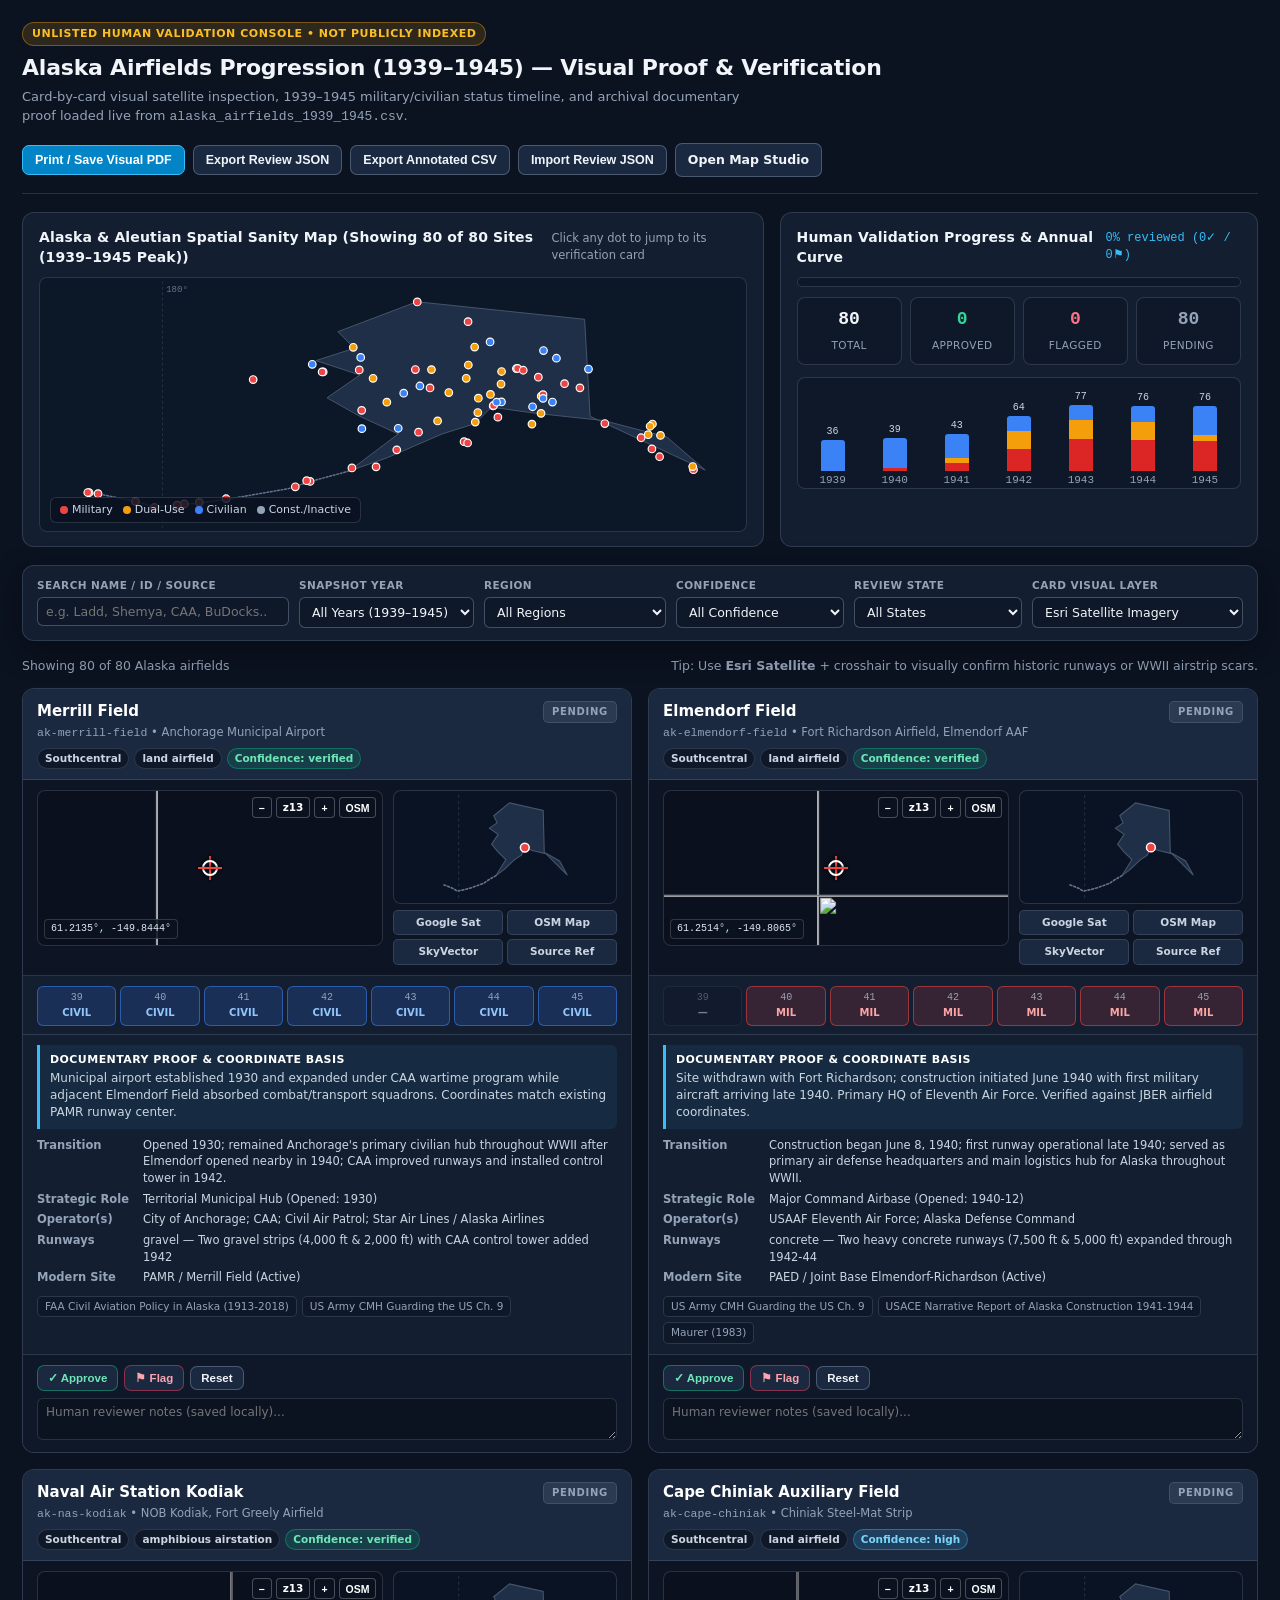
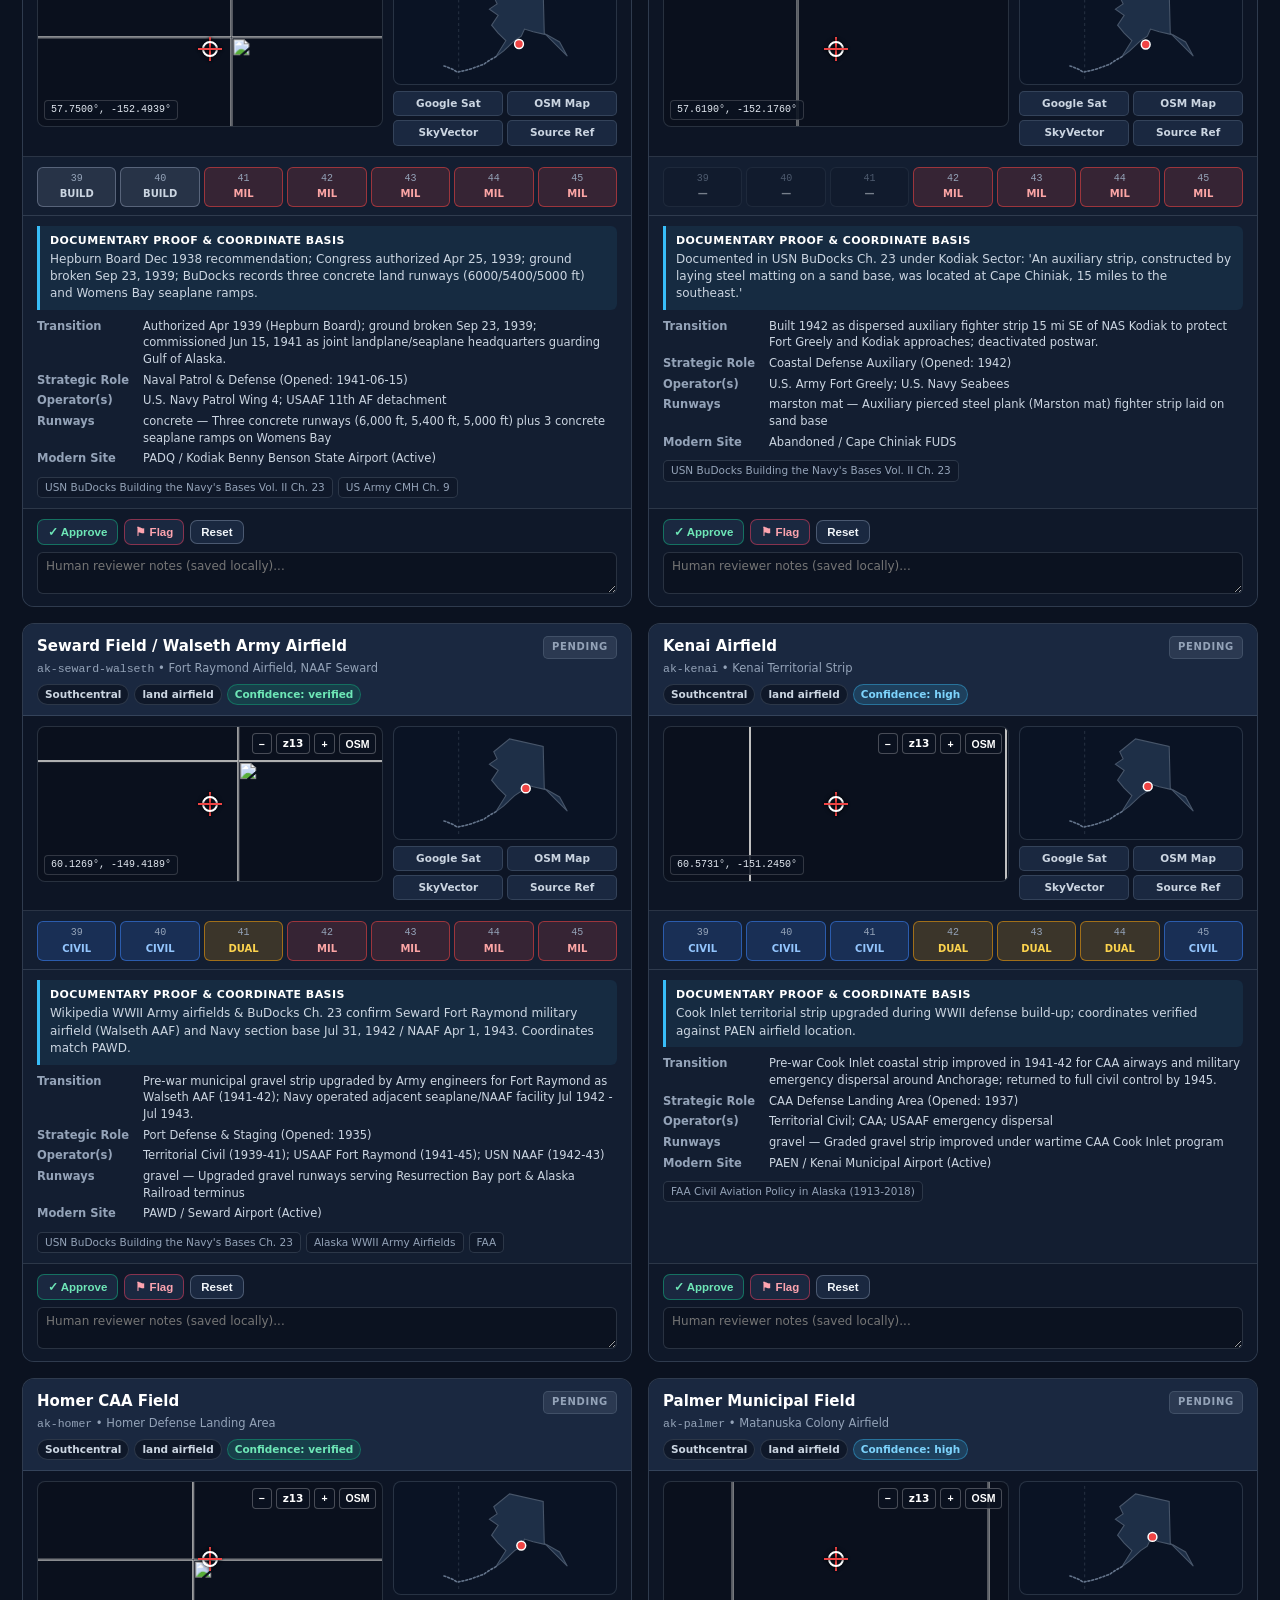
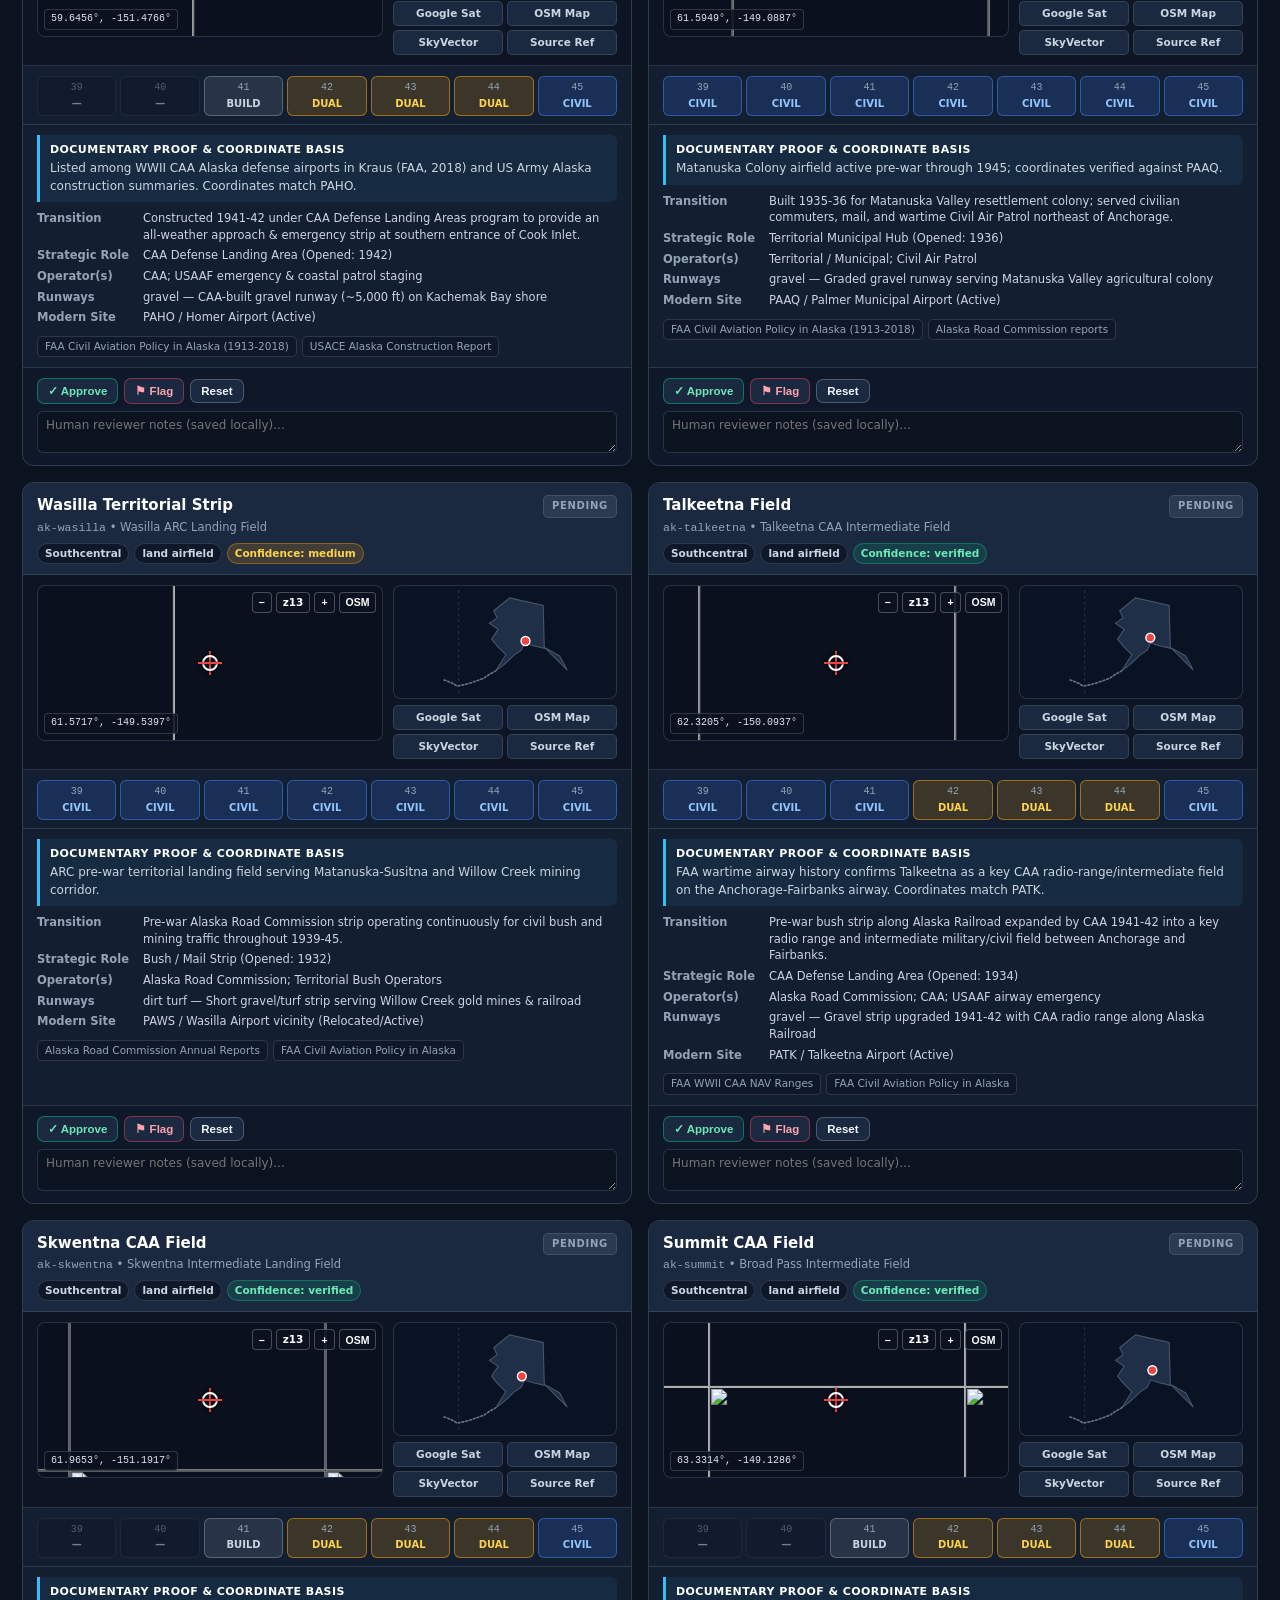
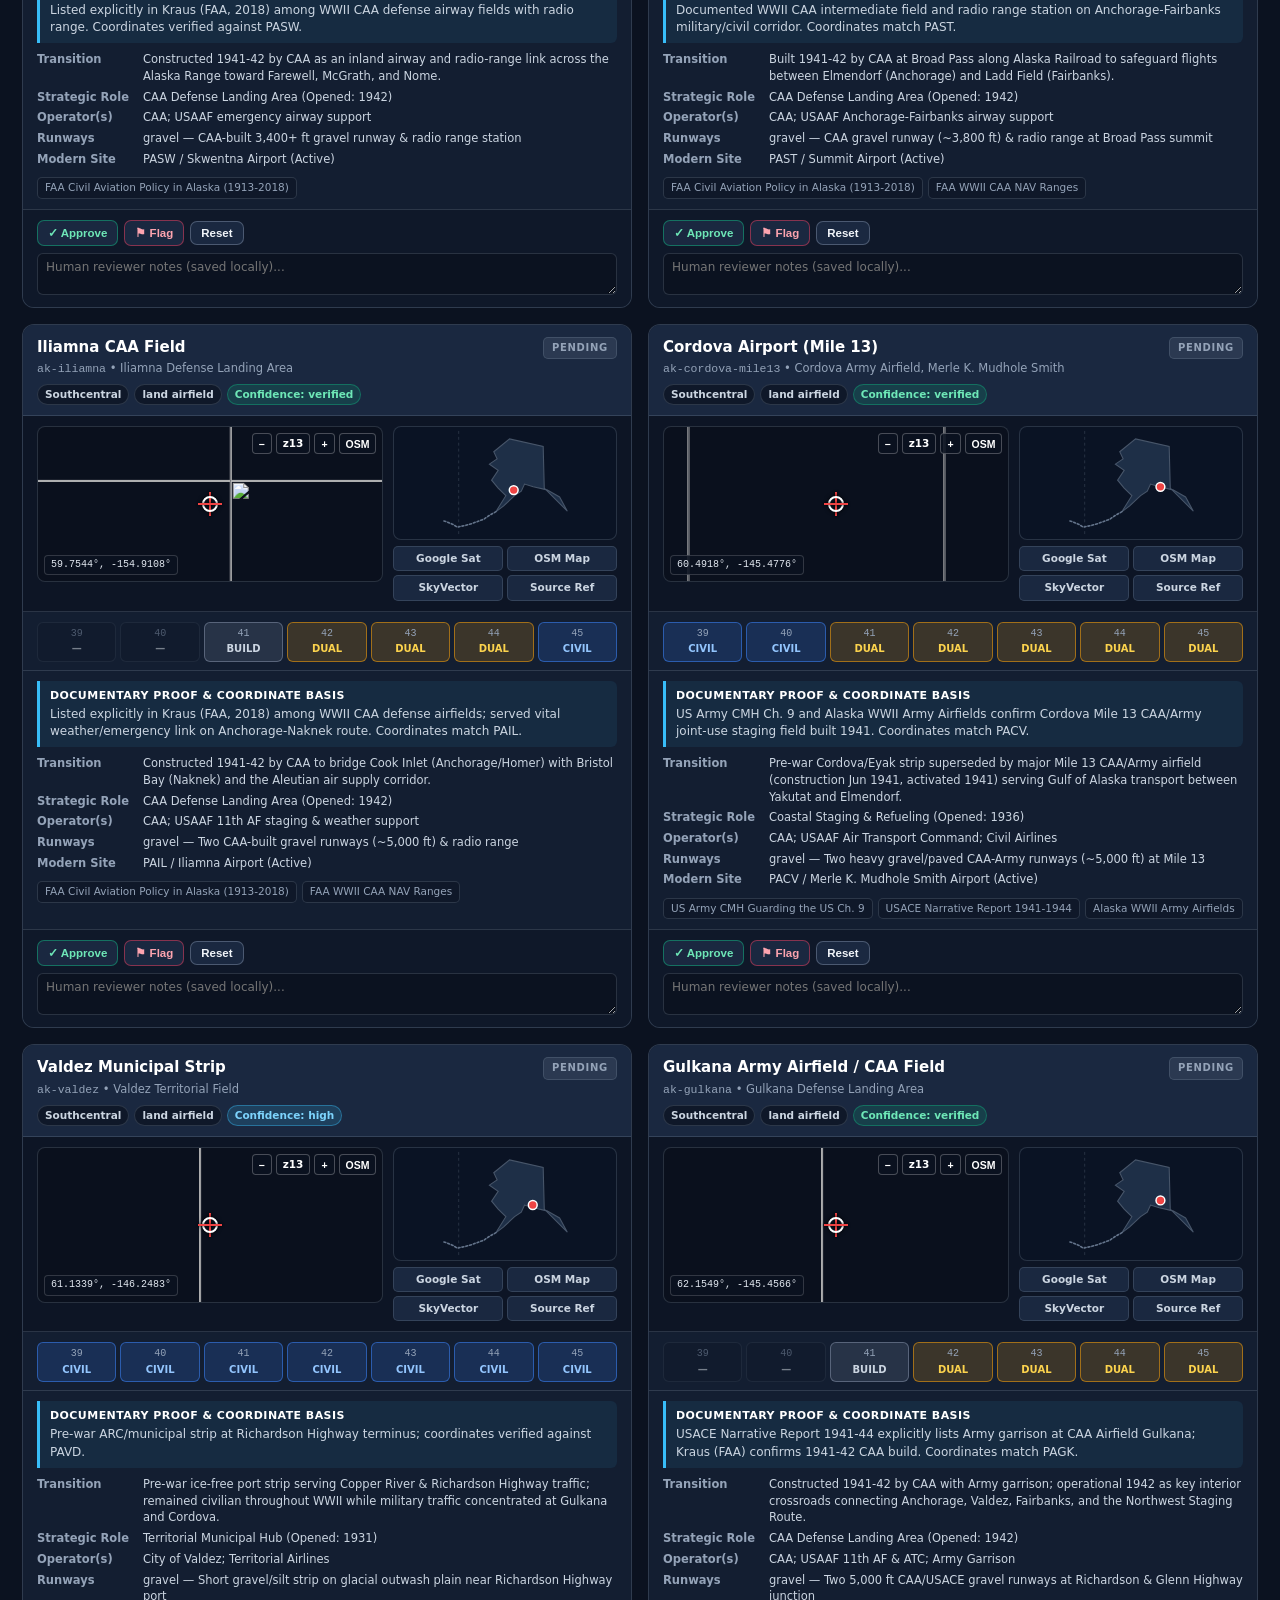
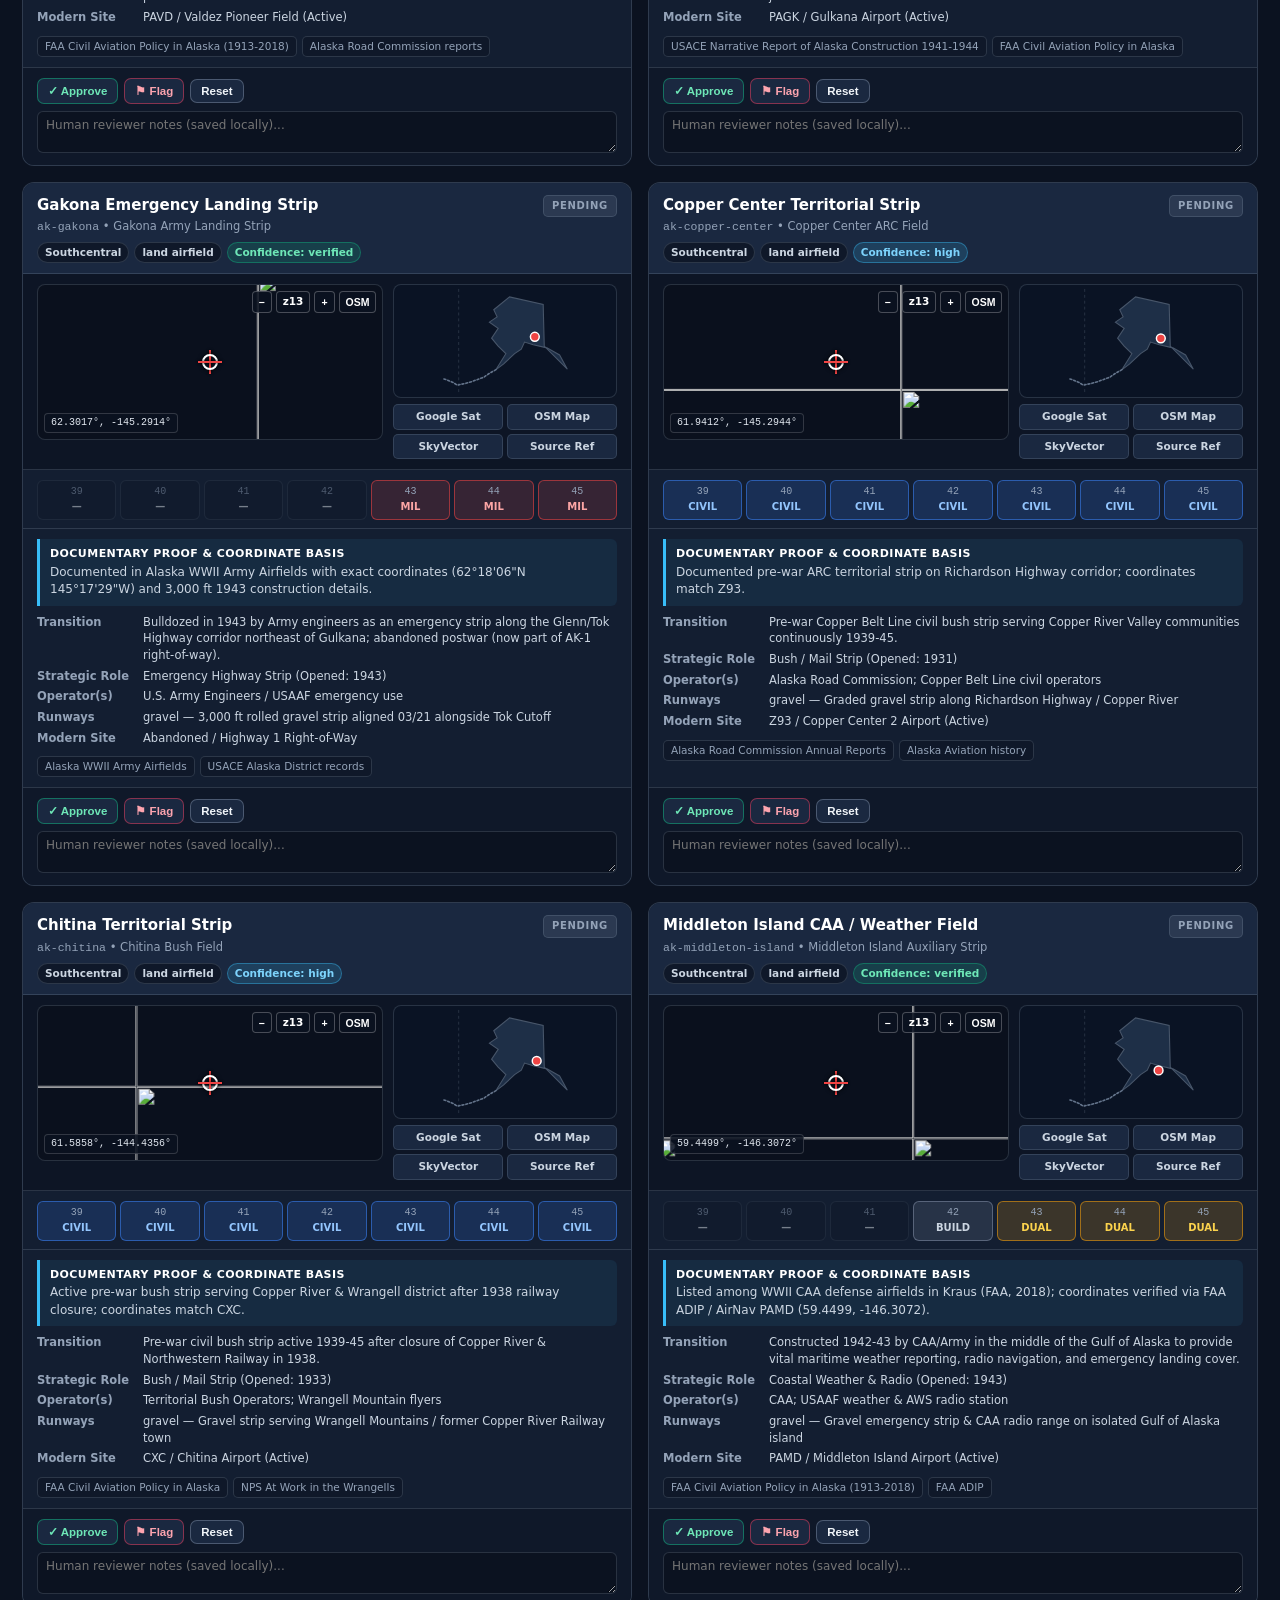
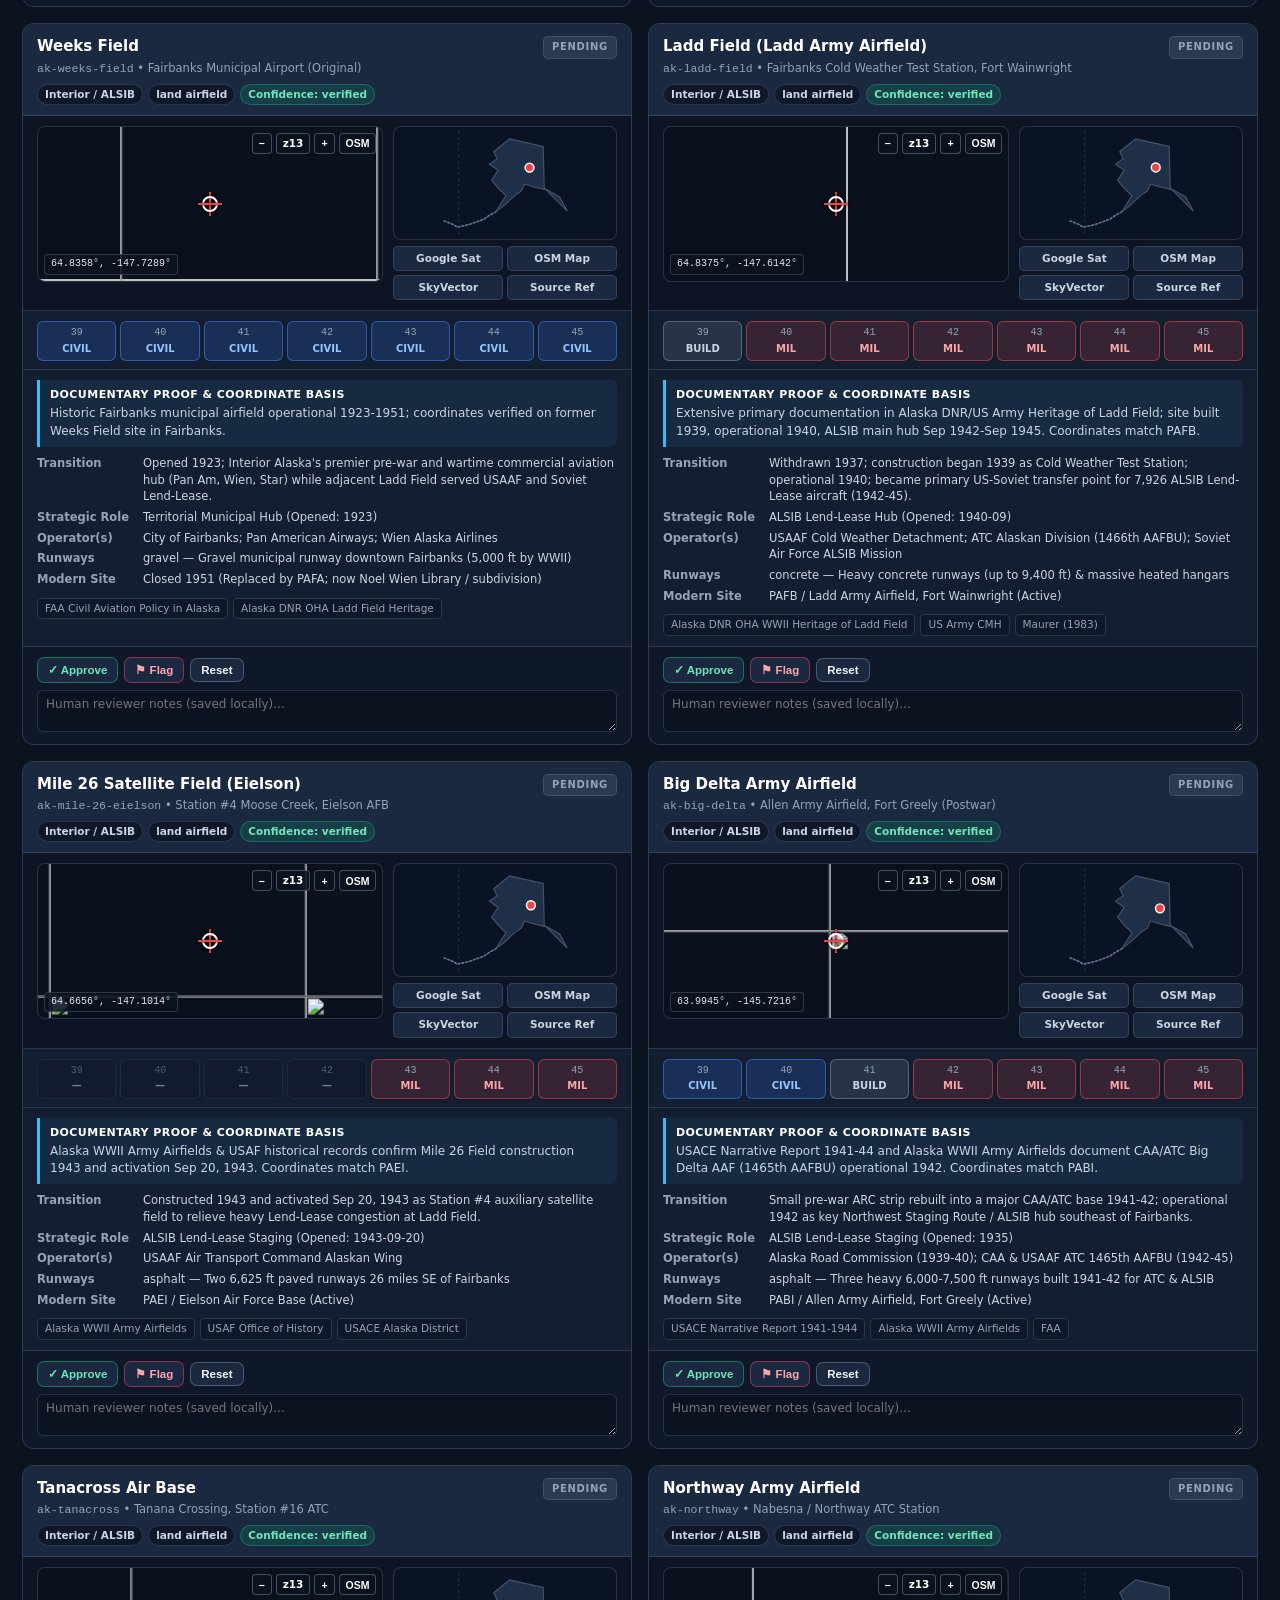
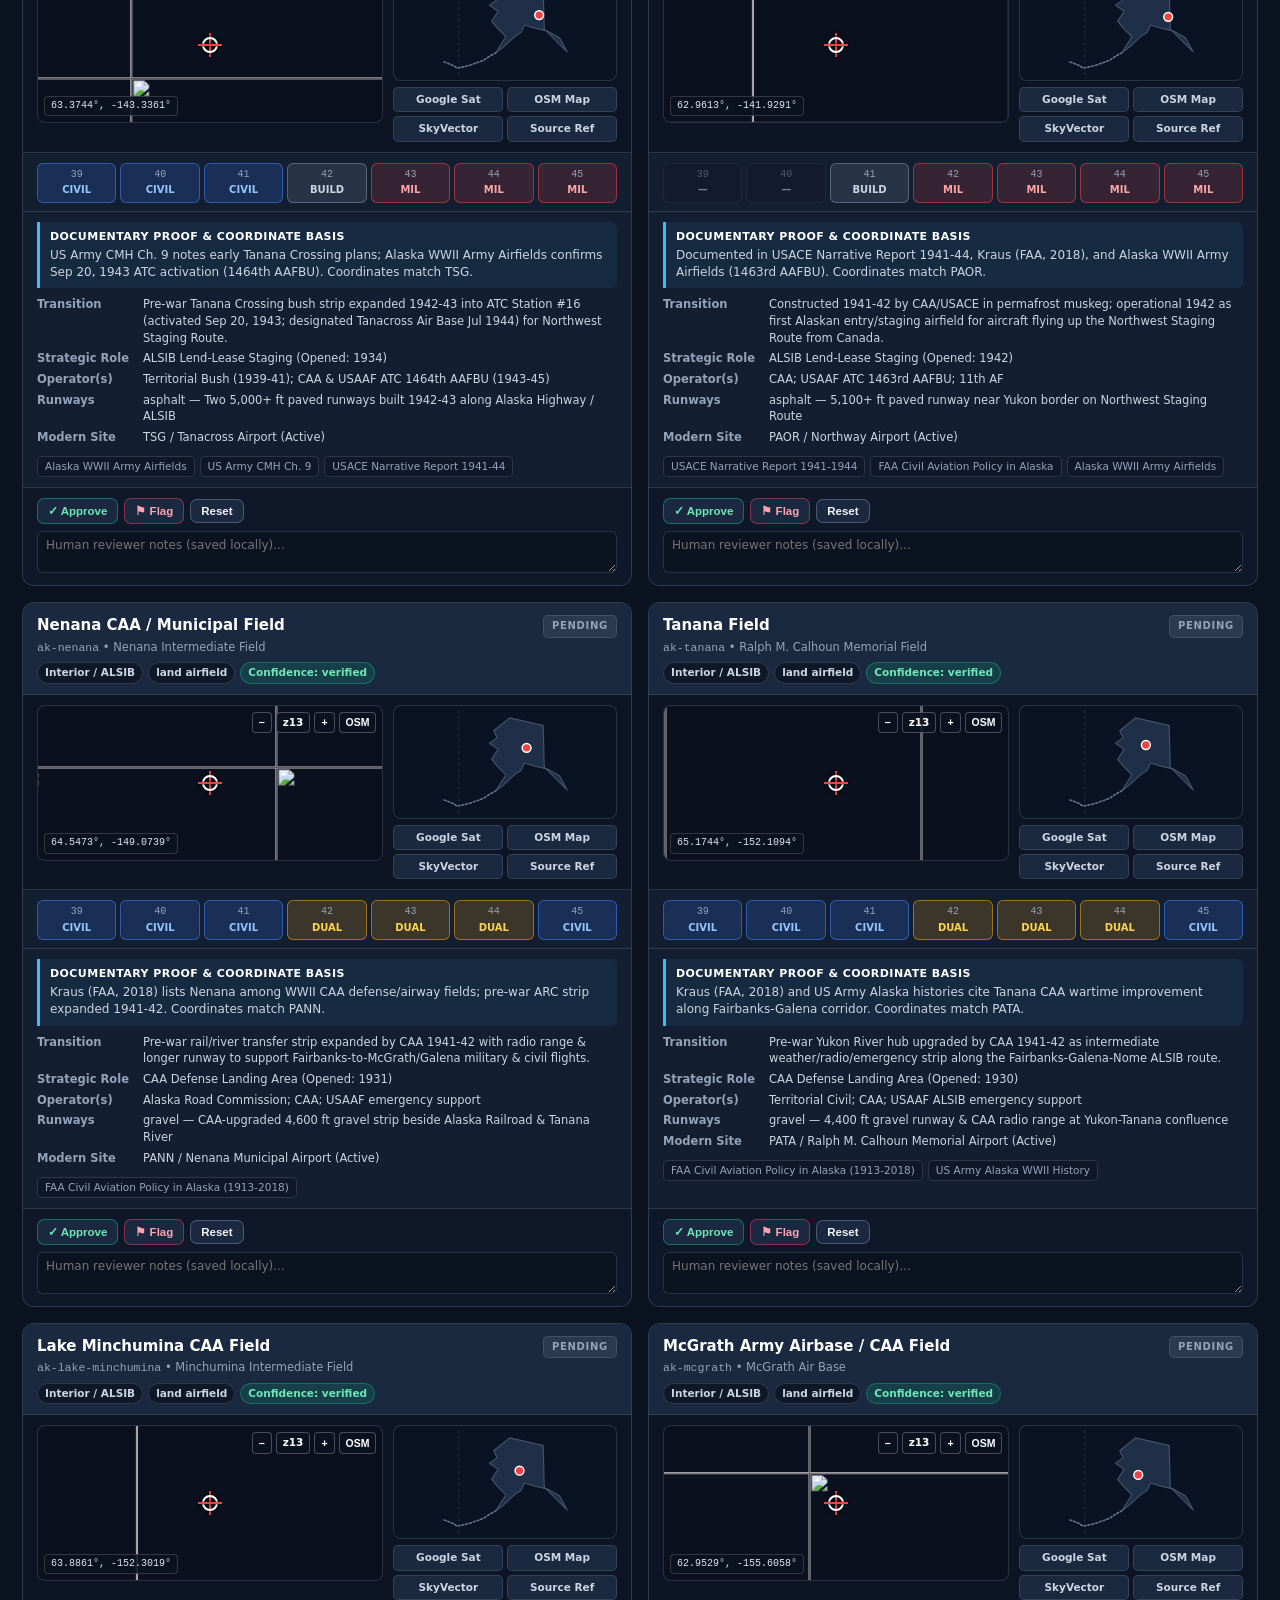
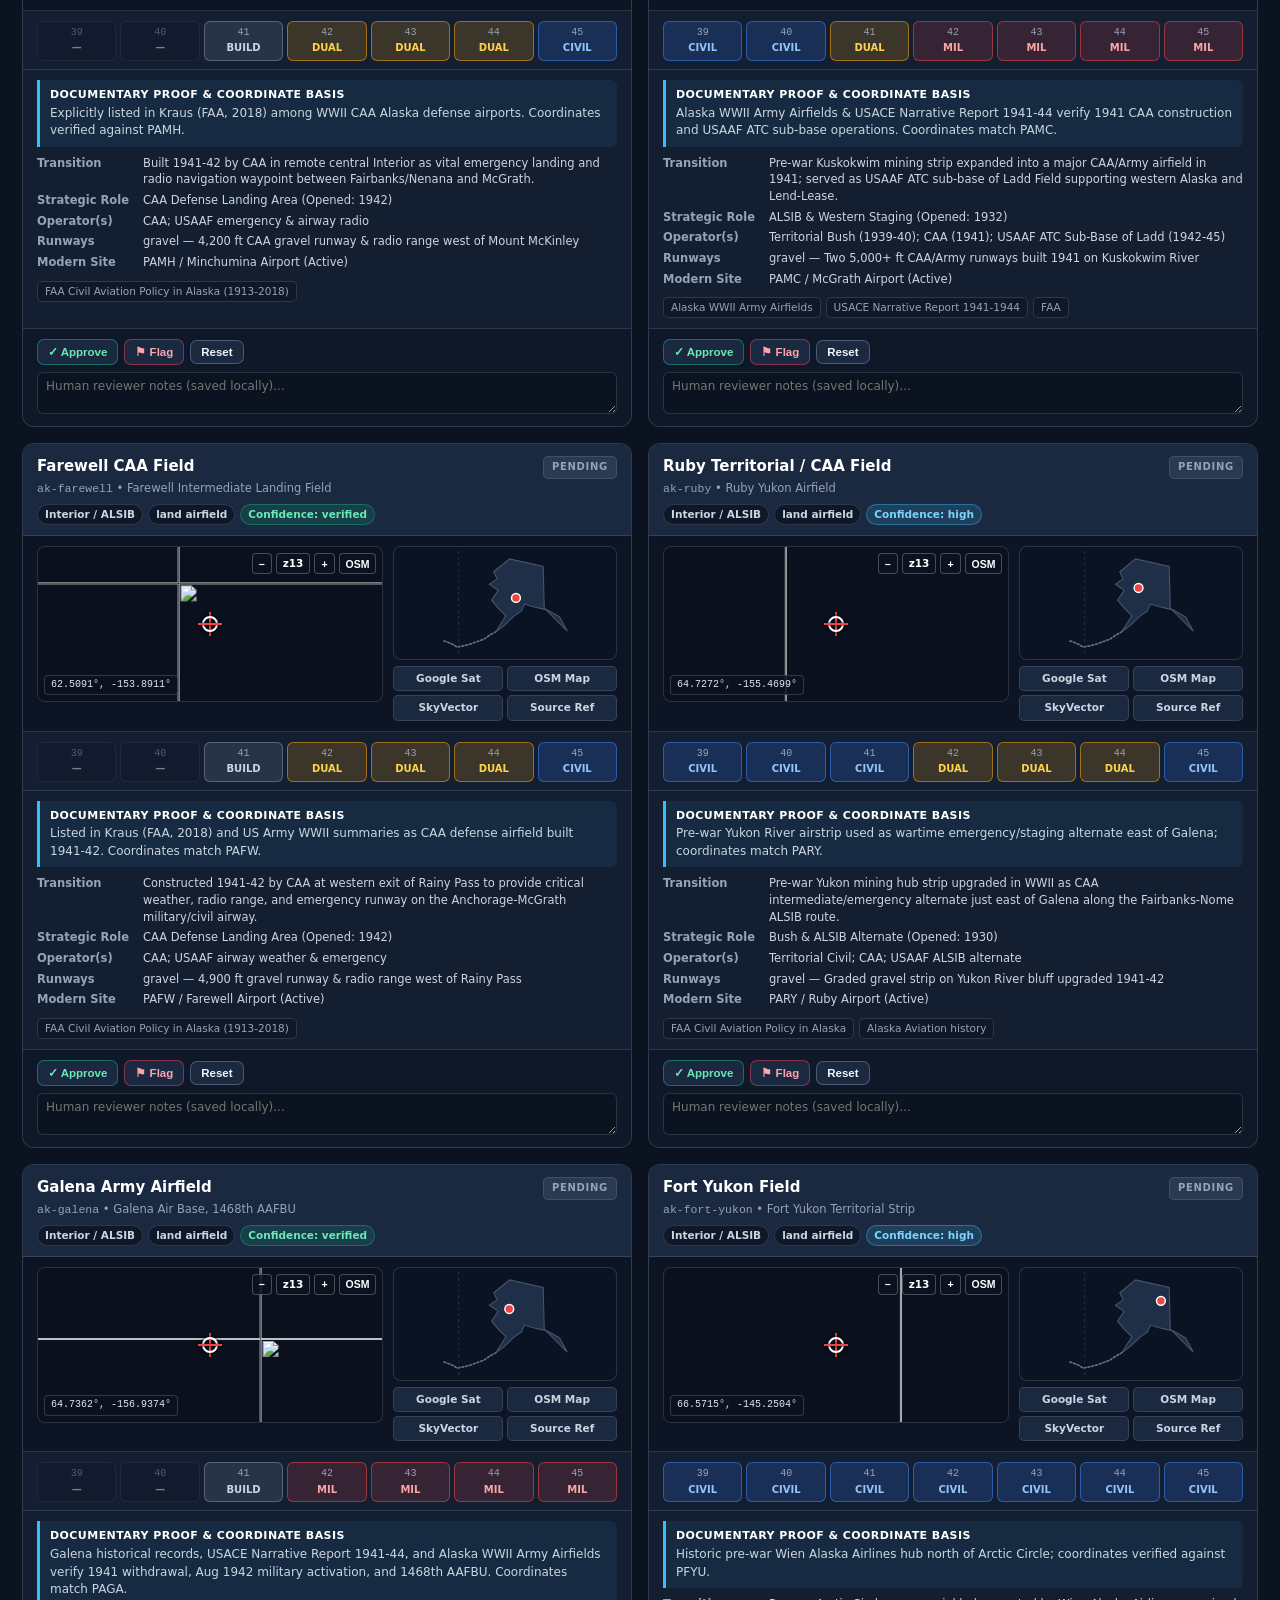
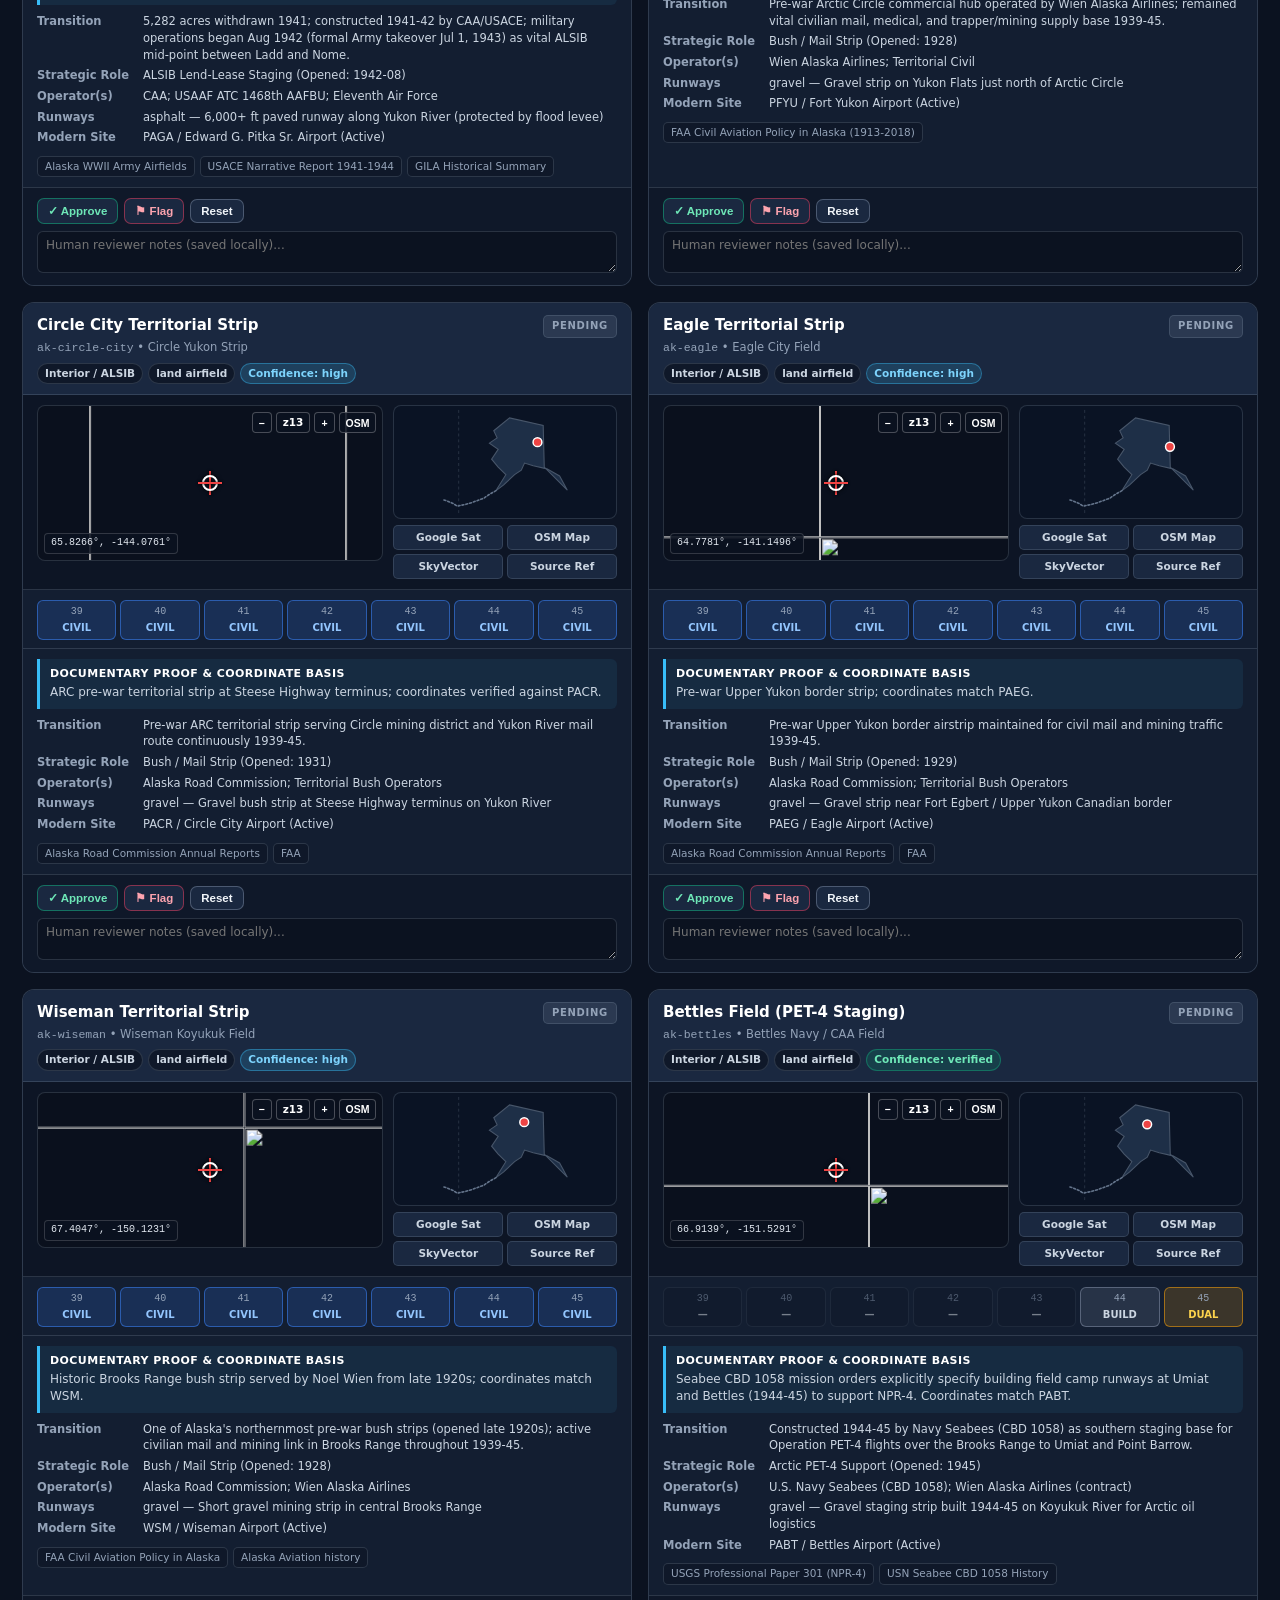
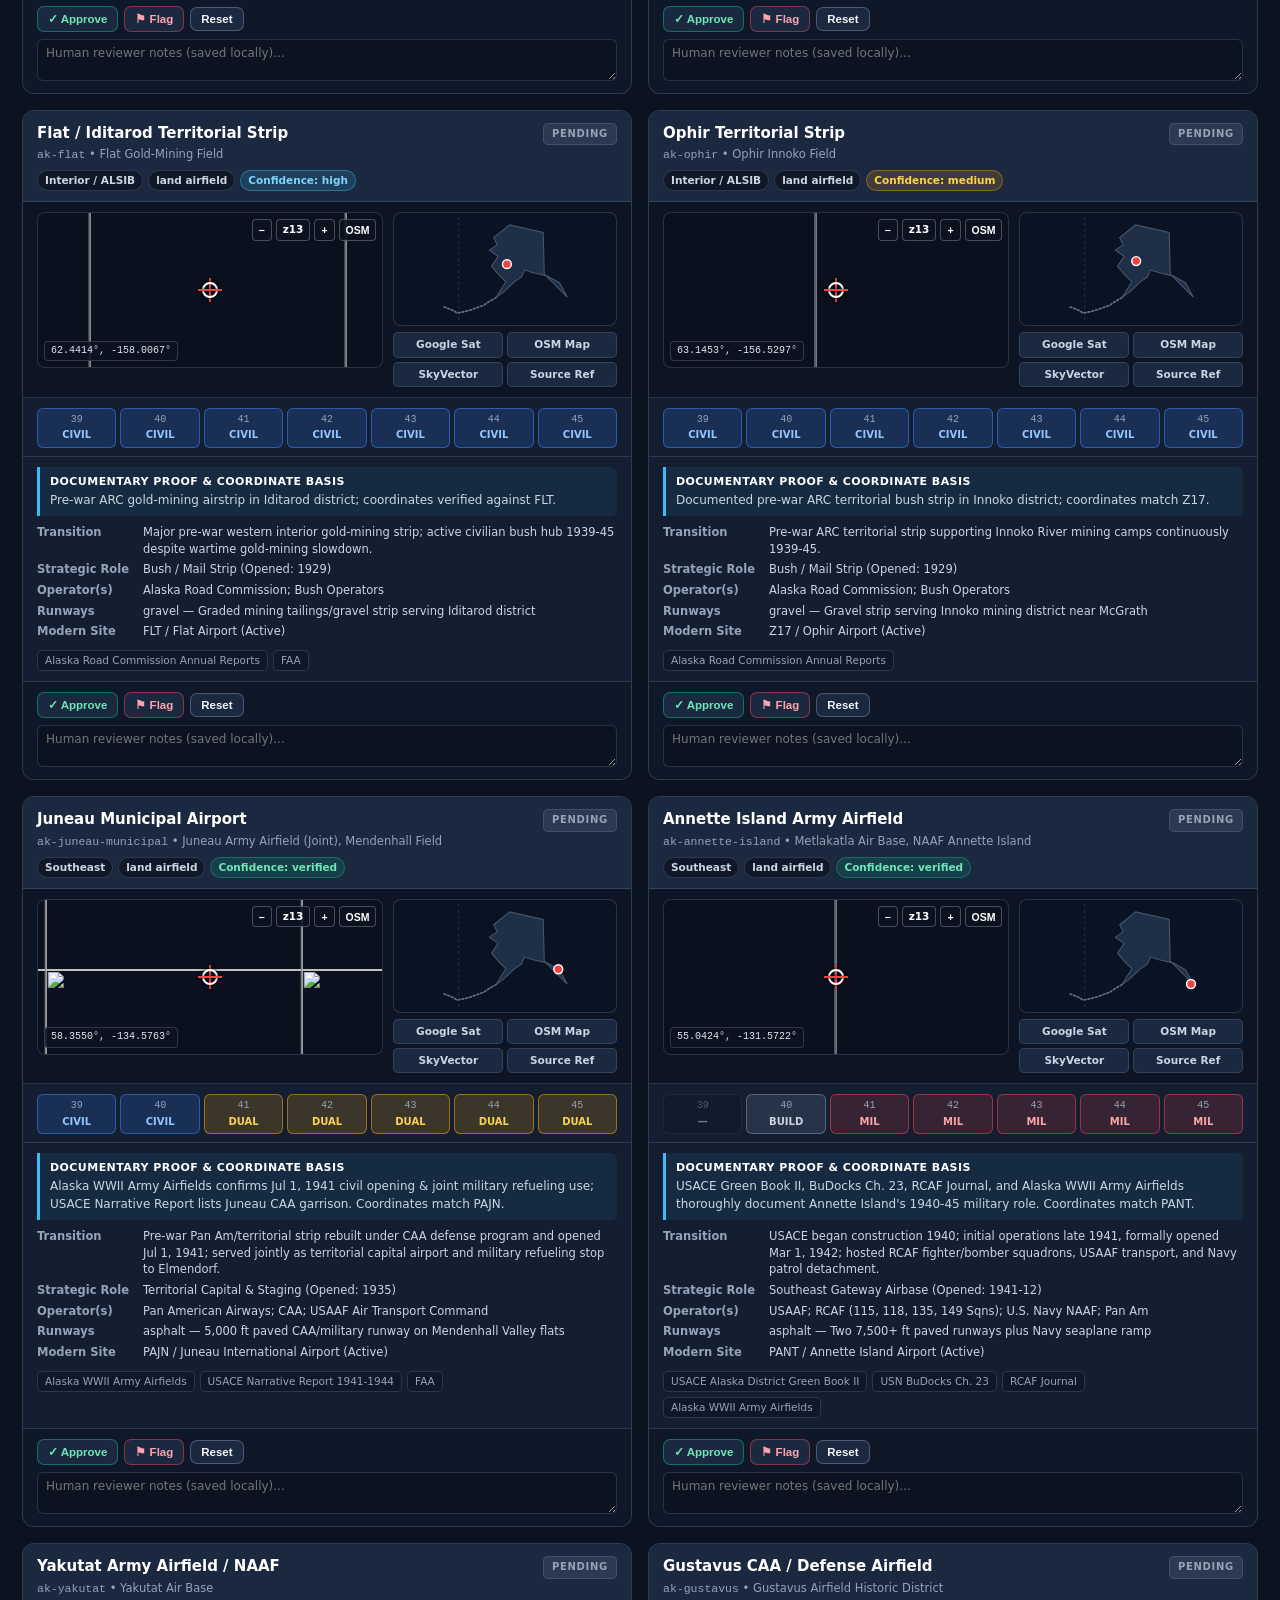
==== site/review/alaska-airfields.html @ 61006338 "Add Alaska 1939-1945 airfields CSV, year-by-year layers, Timeline tab, and unlisted visual review wo" ====
<!DOCTYPE html>
<html lang="en">
<head>
  <meta charset="UTF-8" />
  <meta name="viewport" content="width=device-width, initial-scale=1.0" />
  <meta name="robots" content="noindex, nofollow" />
  <title>Alaska Airfields (1939–1945) — Visual Proof &amp; Human Validation Workbench</title>
  <style>
    :root {
      --bg: #0b1220;
      --surface: #131e31;
      --surface-alt: #1a2840;
      --surface-soft: #0f1829;
      --border: rgba(148, 163, 184, 0.22);
      --border-strong: rgba(148, 163, 184, 0.4);
      --text: #f1f5f9;
      --text-sec: #cbd5e1;
      --text-muted: #94a3b8;
      --accent: #38bdf8;
      --mil: #ef4444;
      --mil-bg: rgba(239, 68, 68, 0.16);
      --dual: #f59e0b;
      --dual-bg: rgba(245, 158, 11, 0.18);
      --civ: #3b82f6;
      --civ-bg: rgba(59, 130, 246, 0.18);
      --const: #94a3b8;
      --const-bg: rgba(148, 163, 184, 0.16);
      --ok: #10b981;
      --ok-bg: rgba(16, 185, 129, 0.16);
      --flag: #f43f5e;
      --flag-bg: rgba(244, 63, 94, 0.18);
      --mono: ui-monospace, 'Cascadia Mono', 'SFMono-Regular', Consolas, monospace;
      --sans: system-ui, -apple-system, 'Segoe UI', Roboto, 'Helvetica Neue', Arial, sans-serif;
    }

    * { box-sizing: border-box; }
    body {
      margin: 0;
      font-family: var(--sans);
      background: var(--bg);
      color: var(--text);
      line-height: 1.45;
    }

    a { color: var(--accent); text-decoration: none; }
    a:hover { text-decoration: underline; }

    .page-wrap {
      max-width: 1460px;
      margin: 0 auto;
      padding: 20px 22px 60px;
    }

    /* Header */
    .workbench-header {
      display: flex;
      flex-wrap: wrap;
      align-items: flex-start;
      justify-content: space-between;
      gap: 16px;
      padding-bottom: 16px;
      border-bottom: 1px solid var(--border);
      margin-bottom: 18px;
    }

    .title-block h1 {
      margin: 0 0 4px;
      font-size: 22px;
      font-weight: 800;
      letter-spacing: -0.01em;
    }

    .title-block p {
      margin: 0;
      font-size: 13px;
      color: var(--text-muted);
      max-width: 720px;
    }

    .unlisted-badge {
      display: inline-flex;
      align-items: center;
      gap: 6px;
      font-size: 11px;
      font-weight: 700;
      text-transform: uppercase;
      letter-spacing: 0.05em;
      padding: 3px 9px;
      border-radius: 999px;
      background: rgba(245, 158, 11, 0.15);
      border: 1px solid rgba(245, 158, 11, 0.4);
      color: #fbbf24;
      margin-bottom: 6px;
    }

    .header-actions {
      display: flex;
      flex-wrap: wrap;
      gap: 8px;
      align-items: center;
    }

    .btn {
      appearance: none;
      border: 1px solid var(--border-strong);
      background: var(--surface-alt);
      color: var(--text);
      border-radius: 7px;
      padding: 7px 12px;
      font-size: 12.5px;
      font-weight: 600;
      cursor: pointer;
      display: inline-flex;
      align-items: center;
      gap: 6px;
      transition: all 0.14s ease;
    }

    .btn:hover {
      border-color: var(--accent);
      background: #223452;
    }

    .btn-primary {
      background: #0284c7;
      border-color: #38bdf8;
      color: #ffffff;
    }

    .btn-primary:hover {
      background: #0369a1;
    }

    .btn-ok {
      border-color: rgba(16, 185, 129, 0.5);
      color: #6ee7b7;
    }
    .btn-ok.active {
      background: rgba(16, 185, 129, 0.28);
      border-color: #10b981;
      color: #ffffff;
    }

    .btn-flag {
      border-color: rgba(244, 63, 94, 0.5);
      color: #fda4af;
    }
    .btn-flag.active {
      background: rgba(244, 63, 94, 0.28);
      border-color: #f43f5e;
      color: #ffffff;
    }

    /* Overview Grid */
    .overview-grid {
      display: grid;
      grid-template-columns: 1.55fr 1fr;
      gap: 16px;
      margin-bottom: 18px;
    }

    .panel {
      background: var(--surface);
      border: 1px solid var(--border);
      border-radius: 12px;
      padding: 14px 16px;
    }

    .panel-head {
      display: flex;
      align-items: center;
      justify-content: space-between;
      gap: 10px;
      margin-bottom: 10px;
    }

    .panel-head h2 {
      margin: 0;
      font-size: 14px;
      font-weight: 700;
      letter-spacing: 0.01em;
    }

    .overview-map-wrap {
      position: relative;
      width: 100%;
      height: 255px;
      background: #0c1728;
      border: 1px solid var(--border);
      border-radius: 8px;
      overflow: hidden;
    }

    .overview-map-svg {
      width: 100%;
      height: 100%;
      display: block;
    }

    .overview-map-legend {
      position: absolute;
      left: 10px;
      bottom: 8px;
      display: flex;
      gap: 10px;
      font-size: 11px;
      background: rgba(11, 18, 32, 0.85);
      padding: 4px 9px;
      border-radius: 6px;
      border: 1px solid var(--border);
    }

    .legend-dot {
      display: inline-flex;
      align-items: center;
      gap: 4px;
      color: var(--text-sec);
    }

    .legend-dot i {
      width: 8px;
      height: 8px;
      border-radius: 50%;
      display: inline-block;
    }

    .progress-bar-track {
      width: 100%;
      height: 10px;
      background: var(--surface-soft);
      border-radius: 999px;
      overflow: hidden;
      display: flex;
      border: 1px solid var(--border);
      margin: 8px 0 10px;
    }

    .prog-ok { background: var(--ok); height: 100%; transition: width 0.2s ease; }
    .prog-flag { background: var(--flag); height: 100%; transition: width 0.2s ease; }

    .kpi-row {
      display: grid;
      grid-template-columns: repeat(4, 1fr);
      gap: 8px;
      margin-bottom: 12px;
    }

    .kpi-box {
      background: var(--surface-soft);
      border: 1px solid var(--border);
      border-radius: 8px;
      padding: 8px;
      text-align: center;
    }

    .kpi-box strong {
      display: block;
      font-size: 18px;
      font-family: var(--mono);
    }

    .kpi-box span {
      font-size: 10.5px;
      color: var(--text-muted);
      text-transform: uppercase;
      letter-spacing: 0.04em;
    }

    .macro-chart {
      display: grid;
      grid-template-columns: repeat(7, 1fr);
      gap: 8px;
      align-items: end;
      height: 112px;
      padding: 10px 8px 6px;
      background: var(--surface-soft);
      border: 1px solid var(--border);
      border-radius: 8px;
    }

    .macro-col {
      display: flex;
      flex-direction: column;
      align-items: center;
      justify-content: flex-end;
      gap: 3px;
      height: 100%;
      cursor: pointer;
      border: 1px solid transparent;
      border-radius: 6px;
      padding: 2px;
      background: transparent;
      color: var(--text);
    }

    .macro-col:hover { background: rgba(56, 189, 248, 0.08); }
    .macro-col.active { background: rgba(56, 189, 248, 0.16); border-color: rgba(56, 189, 248, 0.5); }

    .macro-cnt { font-size: 10px; font-family: var(--mono); color: var(--text-sec); }
    .macro-stack {
      width: 24px;
      display: flex;
      flex-direction: column-reverse;
      border-radius: 3px 3px 0 0;
      overflow: hidden;
    }
    .macro-yr { font-size: 11px; font-family: var(--mono); color: var(--text-muted); }
    .macro-col.active .macro-yr { color: #ffffff; font-weight: 700; }

    /* Filter Toolbar */
    .filter-bar {
      background: var(--surface);
      border: 1px solid var(--border);
      border-radius: 12px;
      padding: 12px 14px;
      display: grid;
      grid-template-columns: 1.5fr repeat(5, 1fr);
      gap: 10px;
      margin-bottom: 16px;
      position: sticky;
      top: 8px;
      z-index: 20;
      box-shadow: 0 10px 30px rgba(0, 0, 0, 0.35);
    }

    .filter-field {
      display: flex;
      flex-direction: column;
      gap: 4px;
    }

    .filter-field label {
      font-size: 10.5px;
      font-weight: 700;
      text-transform: uppercase;
      letter-spacing: 0.04em;
      color: var(--text-muted);
    }

    .filter-field input,
    .filter-field select {
      background: var(--surface-soft);
      color: var(--text);
      border: 1px solid var(--border-strong);
      border-radius: 6px;
      padding: 6px 8px;
      font-size: 12.5px;
      font-family: var(--sans);
    }

    .results-meta {
      display: flex;
      align-items: center;
      justify-content: space-between;
      margin-bottom: 12px;
      font-size: 12.5px;
      color: var(--text-muted);
    }

    /* Verification Cards Grid */
    .cards-grid {
      display: grid;
      grid-template-columns: repeat(auto-fill, minmax(430px, 1fr));
      gap: 16px;
    }

    .verify-card {
      background: var(--surface);
      border: 1px solid var(--border);
      border-radius: 12px;
      overflow: hidden;
      display: flex;
      flex-direction: column;
      transition: border-color 0.15s ease, box-shadow 0.15s ease;
    }

    .verify-card.state-approved {
      border-color: rgba(16, 185, 129, 0.55);
    }

    .verify-card.state-flagged {
      border-color: rgba(244, 63, 94, 0.65);
      box-shadow: 0 0 0 1px rgba(244, 63, 94, 0.25);
    }

    .verify-card.highlight-pulse {
      border-color: var(--accent);
      box-shadow: 0 0 0 2px rgba(56, 189, 248, 0.35);
    }

    .vc-header {
      padding: 12px 14px 10px;
      background: var(--surface-alt);
      border-bottom: 1px solid var(--border);
      display: flex;
      align-items: flex-start;
      justify-content: space-between;
      gap: 10px;
    }

    .vc-title {
      margin: 0;
      font-size: 15px;
      font-weight: 800;
      color: #ffffff;
    }

    .vc-sub {
      font-size: 11.5px;
      color: var(--text-muted);
      margin-top: 2px;
    }

    .vc-badges {
      display: flex;
      flex-wrap: wrap;
      gap: 5px;
      margin-top: 6px;
    }

    .pill {
      font-size: 10.5px;
      font-weight: 700;
      padding: 2px 7px;
      border-radius: 999px;
      border: 1px solid var(--border);
      background: var(--surface-soft);
      color: var(--text-sec);
    }

    .pill-verified { background: var(--ok-bg); border-color: rgba(16, 185, 129, 0.4); color: #6ee7b7; }
    .pill-high { background: rgba(56, 189, 248, 0.16); border-color: rgba(56, 189, 248, 0.4); color: #7dd3fc; }
    .pill-medium { background: var(--dual-bg); border-color: rgba(245, 158, 11, 0.4); color: #fcd34d; }

    .stamp {
      font-size: 10px;
      font-weight: 800;
      letter-spacing: 0.07em;
      padding: 3px 8px;
      border-radius: 5px;
      text-transform: uppercase;
      white-space: nowrap;
    }
    .stamp-pending { background: rgba(148, 163, 184, 0.14); color: var(--text-muted); border: 1px solid var(--border); }
    .stamp-approved { background: var(--ok-bg); color: #34d399; border: 1px solid rgba(16, 185, 129, 0.6); }
    .stamp-flagged { background: var(--flag-bg); color: #fb7185; border: 1px solid rgba(244, 63, 94, 0.6); }

    /* Visual Verification Media Row */
    .vc-visual-row {
      display: grid;
      grid-template-columns: 1.55fr 1fr;
      gap: 10px;
      padding: 10px 14px;
      background: #0d1525;
      border-bottom: 1px solid var(--border);
    }

    .tile-viewer {
      position: relative;
      height: 156px;
      border-radius: 8px;
      overflow: hidden;
      background: #0a101d;
      border: 1px solid var(--border);
    }

    .tile-grid {
      position: absolute;
      width: 768px;
      height: 768px;
      top: 0;
      left: 0;
      pointer-events: none;
    }

    .tile-grid img {
      position: absolute;
      width: 256px;
      height: 256px;
      display: block;
      image-rendering: auto;
    }

    .reticle {
      position: absolute;
      left: 50%;
      top: 50%;
      transform: translate(-50%, -50%);
      width: 24px;
      height: 24px;
      pointer-events: none;
      z-index: 4;
    }

    .reticle::before,
    .reticle::after {
      content: '';
      position: absolute;
      background: #ef4444;
      box-shadow: 0 0 3px rgba(0, 0, 0, 0.9);
    }
    .reticle::before { left: 11px; top: 0; width: 2px; height: 24px; }
    .reticle::after { top: 11px; left: 0; height: 2px; width: 24px; }
    .reticle-ring {
      position: absolute;
      inset: 4px;
      border: 2px solid #ffffff;
      border-radius: 50%;
      box-shadow: 0 0 4px rgba(0, 0, 0, 0.9);
    }

    .tile-controls {
      position: absolute;
      right: 6px;
      top: 6px;
      display: flex;
      gap: 4px;
      z-index: 6;
    }

    .tile-btn {
      background: rgba(11, 18, 32, 0.86);
      color: #ffffff;
      border: 1px solid rgba(255, 255, 255, 0.25);
      border-radius: 4px;
      font-size: 10.5px;
      font-weight: 700;
      padding: 2px 6px;
      cursor: pointer;
    }
    .tile-btn:hover { background: #0284c7; }

    .tile-coord-tag {
      position: absolute;
      left: 6px;
      bottom: 6px;
      z-index: 6;
      background: rgba(11, 18, 32, 0.86);
      color: #e2e8f0;
      font-family: var(--mono);
      font-size: 10px;
      padding: 2px 6px;
      border-radius: 4px;
      border: 1px solid rgba(255, 255, 255, 0.16);
    }

    .locator-box {
      display: flex;
      flex-direction: column;
      gap: 6px;
    }

    .locator-svg-wrap {
      height: 114px;
      background: #0a1324;
      border: 1px solid var(--border);
      border-radius: 8px;
      overflow: hidden;
    }

    .ext-links {
      display: grid;
      grid-template-columns: 1fr 1fr;
      gap: 4px;
    }

    .ext-link {
      text-align: center;
      font-size: 10.5px;
      font-weight: 700;
      padding: 4px 5px;
      border-radius: 5px;
      background: var(--surface-alt);
      border: 1px solid var(--border);
      color: var(--text-sec);
    }
    .ext-link:hover { border-color: var(--accent); color: #ffffff; text-decoration: none; }

    /* 1939-1945 Timeline Strip */
    .vc-timeline-strip {
      display: grid;
      grid-template-columns: repeat(7, 1fr);
      gap: 4px;
      padding: 10px 14px 8px;
      border-bottom: 1px solid var(--border);
    }

    .yr-cell {
      border-radius: 6px;
      padding: 4px 2px;
      text-align: center;
      border: 1px solid var(--border);
      background: var(--surface-soft);
    }

    .yr-cell .yr-num {
      display: block;
      font-family: var(--mono);
      font-size: 10px;
      color: var(--text-muted);
    }
    .yr-cell .yr-st {
      display: block;
      font-size: 10px;
      font-weight: 800;
      text-transform: uppercase;
      margin-top: 1px;
    }

    .yr-st-none { opacity: 0.45; }
    .yr-st-construction { background: var(--const-bg); border-color: rgba(148, 163, 184, 0.45); color: #cbd5e1; }
    .yr-st-civilian { background: var(--civ-bg); border-color: rgba(59, 130, 246, 0.55); color: #93c5fd; }
    .yr-st-dual_use { background: var(--dual-bg); border-color: rgba(245, 158, 11, 0.55); color: #fcd34d; }
    .yr-st-military { background: var(--mil-bg); border-color: rgba(239, 68, 68, 0.55); color: #fca5a5; }
    .yr-st-closed { background: rgba(100, 116, 139, 0.16); color: #94a3b8; text-decoration: line-through; }

    /* Card Body */
    .vc-body {
      padding: 10px 14px;
      display: flex;
      flex-direction: column;
      gap: 8px;
      flex: 1;
    }

    .proof-box {
      background: rgba(56, 189, 248, 0.08);
      border-left: 3px solid var(--accent);
      border-radius: 0 6px 6px 0;
      padding: 7px 10px;
      font-size: 12px;
      color: var(--text-sec);
    }

    .proof-box strong {
      color: #ffffff;
      font-size: 11px;
      text-transform: uppercase;
      letter-spacing: 0.04em;
      display: block;
      margin-bottom: 2px;
    }

    .meta-table {
      display: grid;
      grid-template-columns: 98px 1fr;
      gap: 4px 8px;
      font-size: 11.5px;
    }

    .meta-k { color: var(--text-muted); font-weight: 600; }
    .meta-v { color: var(--text-sec); }

    .sources-row {
      display: flex;
      flex-wrap: wrap;
      gap: 5px;
      margin-top: 2px;
    }

    .src-chip {
      font-size: 10.5px;
      padding: 2px 7px;
      border-radius: 5px;
      background: var(--surface-soft);
      border: 1px solid var(--border);
      color: var(--text-muted);
    }

    /* Human Validation Controls */
    .vc-review-bar {
      padding: 10px 14px 12px;
      background: var(--surface-soft);
      border-top: 1px solid var(--border);
      display: flex;
      flex-direction: column;
      gap: 7px;
    }

    .vc-review-actions {
      display: flex;
      gap: 6px;
      align-items: center;
    }

    .vc-review-actions .btn {
      padding: 5px 10px;
      font-size: 11.5px;
    }

    .vc-note-input {
      width: 100%;
      background: var(--bg);
      color: var(--text);
      border: 1px solid var(--border);
      border-radius: 6px;
      padding: 6px 8px;
      font-size: 12px;
      font-family: var(--sans);
      resize: vertical;
      min-height: 36px;
    }

    @media (max-width: 1024px) {
      .overview-grid { grid-template-columns: 1fr; }
      .filter-bar { grid-template-columns: repeat(2, 1fr); position: static; }
      .cards-grid { grid-template-columns: 1fr; }
    }

    /* Clean Visual PDF Print Mode */
    @media print {
      body {
        background: #ffffff !important;
        color: #111827 !important;
      }
      .page-wrap { max-width: none; padding: 0; }
      .header-actions, .filter-bar, .tile-controls, .ext-links, .vc-review-actions {
        display: none !important;
      }
      .panel, .verify-card, .vc-header, .vc-visual-row, .vc-review-bar, .kpi-box, .overview-map-wrap, .macro-chart {
        background: #ffffff !important;
        color: #111827 !important;
        border-color: #cbd5e1 !important;
        box-shadow: none !important;
      }
      .vc-title, .proof-box strong, .kpi-box strong { color: #111827 !important; }
      .vc-sub, .meta-k, .meta-v, .proof-box, .src-chip { color: #334155 !important; }
      .cards-grid {
        grid-template-columns: repeat(2, 1fr);
        gap: 10px;
      }
      .verify-card {
        break-inside: avoid;
        page-break-inside: avoid;
      }
      .vc-note-input {
        background: #f8fafc !important;
        color: #111827 !important;
        border-color: #cbd5e1 !important;
      }
    }
  </style>
</head>
<body>
  <div class="page-wrap">
    <header class="workbench-header">
      <div class="title-block">
        <div class="unlisted-badge">Unlisted Human Validation Console &bull; Not Publicly Indexed</div>
        <h1>Alaska Airfields Progression (1939–1945) — Visual Proof &amp; Verification</h1>
        <p>Card-by-card visual satellite inspection, 1939–1945 military/civilian status timeline, and archival documentary proof loaded live from <code>alaska_airfields_1939_1945.csv</code>.</p>
      </div>
      <div class="header-actions">
        <button id="btn-print-pdf" class="btn btn-primary" type="button">Print / Save Visual PDF</button>
        <button id="btn-export-review-json" class="btn" type="button">Export Review JSON</button>
        <button id="btn-export-annotated-csv" class="btn" type="button">Export Annotated CSV</button>
        <button id="btn-import-review-json" class="btn" type="button">Import Review JSON</button>
        <input id="file-import-review" type="file" accept=".json,application/json" hidden />
        <a class="btn" href="../index.html">Open Map Studio</a>
      </div>
    </header>

    <section class="overview-grid">
      <div class="panel">
        <div class="panel-head">
          <h2>Alaska &amp; Aleutian Spatial Sanity Map (<span id="map-year-caption">All 80 Sites</span>)</h2>
          <span style="font-size:11.5px;color:var(--text-muted);">Click any dot to jump to its verification card</span>
        </div>
        <div class="overview-map-wrap">
          <svg id="overview-map-svg" class="overview-map-svg" viewBox="0 0 760 280" preserveAspectRatio="xMidYMid meet"></svg>
          <div class="overview-map-legend">
            <span class="legend-dot"><i style="background:#ef4444;"></i>Military</span>
            <span class="legend-dot"><i style="background:#f59e0b;"></i>Dual-Use</span>
            <span class="legend-dot"><i style="background:#3b82f6;"></i>Civilian</span>
            <span class="legend-dot"><i style="background:#94a3b8;"></i>Const./Inactive</span>
          </div>
        </div>
      </div>

      <div class="panel">
        <div class="panel-head">
          <h2>Human Validation Progress &amp; Annual Curve</h2>
          <span id="progress-pct-label" style="font-family:var(--mono);font-size:12px;color:var(--accent);">0% reviewed</span>
        </div>
        <div class="progress-bar-track">
          <div id="prog-ok" class="prog-ok" style="width:0%"></div>
          <div id="prog-flag" class="prog-flag" style="width:0%"></div>
        </div>
        <div class="kpi-row">
          <div class="kpi-box"><strong id="kpi-total">0</strong><span>Total</span></div>
          <div class="kpi-box"><strong id="kpi-approved" style="color:#34d399;">0</strong><span>Approved</span></div>
          <div class="kpi-box"><strong id="kpi-flagged" style="color:#fb7185;">0</strong><span>Flagged</span></div>
          <div class="kpi-box"><strong id="kpi-pending" style="color:#94a3b8;">0</strong><span>Pending</span></div>
        </div>
        <div id="macro-chart" class="macro-chart" title="Click a year bar to filter cards by that snapshot year"></div>
      </div>
    </section>

    <section class="filter-bar" aria-label="Validation filters">
      <div class="filter-field">
        <label for="f-search">Search Name / ID / Source</label>
        <input id="f-search" type="search" placeholder="e.g. Ladd, Shemya, CAA, BuDocks..." />
      </div>
      <div class="filter-field">
        <label for="f-year">Snapshot Year</label>
        <select id="f-year">
          <option value="all">All Years (1939–1945)</option>
          <option value="1939">1939 Active</option>
          <option value="1940">1940 Active</option>
          <option value="1941">1941 Active</option>
          <option value="1942">1942 Active</option>
          <option value="1943">1943 Active</option>
          <option value="1944">1944 Active</option>
          <option value="1945">1945 Active</option>
        </select>
      </div>
      <div class="filter-field">
        <label for="f-region">Region</label>
        <select id="f-region"><option value="all">All Regions</option></select>
      </div>
      <div class="filter-field">
        <label for="f-confidence">Confidence</label>
        <select id="f-confidence">
          <option value="all">All Confidence</option>
          <option value="verified">Verified</option>
          <option value="high">High</option>
          <option value="medium">Medium</option>
        </select>
      </div>
      <div class="filter-field">
        <label for="f-review">Review State</label>
        <select id="f-review">
          <option value="all">All States</option>
          <option value="pending">Unreviewed</option>
          <option value="approved">Approved</option>
          <option value="flagged">Flagged</option>
        </select>
      </div>
      <div class="filter-field">
        <label for="f-imagery">Card Visual Layer</label>
        <select id="f-imagery">
          <option value="satellite" selected>Esri Satellite Imagery</option>
          <option value="osm">OpenStreetMap Topo/Street</option>
        </select>
      </div>
    </section>

    <div class="results-meta">
      <span id="results-count">Loading dataset...</span>
      <span>Tip: Use <strong>Esri Satellite</strong> + crosshair to visually confirm historic runways or WWII airstrip scars.</span>
    </div>

    <main id="cards-grid" class="cards-grid"></main>
  </div>

  <script type="module">
    import { parseCsv, computeAnnualSeries, normalizeTimelineDataset } from '../js/timeline.js';

    const CSV_URL = '../data/alaska_airfields_1939_1945/alaska_airfields_1939_1945.csv';
    const STORAGE_KEY = 'dusty_alaska_airfields_review_v1';
    const YEARS = [1939, 1940, 1941, 1942, 1943, 1944, 1945];

    const SHORT_STATUS = {
      none: '—',
      construction: 'Build',
      civilian: 'Civil',
      dual_use: 'Dual',
      military: 'Mil',
      closed: 'Clsd',
    };

    // Simplified Alaska + Aleutian coastline polygon in wrapped longitude (170..231 => 170E..-129W)
    const ALASKA_OUTLINE = [
      // Mainland Alaska rough silhouette
      [194.0, 65.6], [197.5, 66.8], [196.0, 68.4], [203.2, 71.3], [218.5, 69.6],
      [219.0, 60.2], [229.5, 55.0], [226.0, 58.2], [220.2, 59.8], [214.0, 60.5],
      [210.0, 61.1], [208.5, 59.5], [205.5, 58.5], [200.5, 56.2], [197.0, 54.9],
      [201.5, 58.5], [198.0, 60.2], [195.0, 62.0], [198.0, 64.2], [194.0, 65.6],
    ];
    const ALEUTIAN_CHAIN = [
      [197.0, 54.9], [193.5, 53.9], [191.5, 53.2], [186.0, 52.2],
      [183.3, 51.8], [181.3, 51.6], [179.3, 51.4], [177.5, 52.0], [174.1, 52.7], [173.2, 52.8],
    ];

    let dataset = null;
    let rawCsvRows = [];
    let reviewState = loadReviewState();
    let globalImagery = 'satellite';
    let cardObserver = null;

    function loadReviewState() {
      try {
        const parsed = JSON.parse(localStorage.getItem(STORAGE_KEY) || '{}');
        return parsed && typeof parsed === 'object' ? parsed : {};
      } catch {
        return {};
      }
    }

    function saveReviewState() {
      try {
        localStorage.setItem(STORAGE_KEY, JSON.stringify(reviewState));
      } catch {
        // ignore quota errors
      }
    }

    function getReview(id) {
      return reviewState[id] || { status: 'pending', note: '', updatedAt: '' };
    }

    function setReview(id, patch) {
      const prev = getReview(id);
      reviewState[id] = {
        ...prev,
        ...patch,
        updatedAt: new Date().toISOString(),
      };
      saveReviewState();
      updateProgressSummary();
    }

    // Wrap longitude across 180° into continuous [170, 232] range for Alaska + Aleutians
    function wrapAlaskaLon(lon) {
      return lon < 0 ? lon + 360 : lon;
    }

    function projectAlaska(lat, lon, width, height, pad = 14) {
      const xMin = 171.0;
      const xMax = 231.0;
      const yMin = 50.5;
      const yMax = 72.2;
      const wLon = wrapAlaskaLon(lon);
      const x = pad + ((wLon - xMin) / (xMax - xMin)) * (width - pad * 2);
      const y = height - pad - ((lat - yMin) / (yMax - yMin)) * (height - pad * 2);
      return [x, y];
    }

    function buildAlaskaOutlineSvg(width, height, pad = 10) {
      const mainPts = ALASKA_OUTLINE.map(([wLon, lat]) => {
        const lon = wLon > 180 ? wLon - 360 : wLon;
        const [x, y] = projectAlaska(lat, lon, width, height, pad);
        return `${x.toFixed(1)},${y.toFixed(1)}`;
      }).join(' ');

      const aleutPts = ALEUTIAN_CHAIN.map(([wLon, lat]) => {
        const lon = wLon > 180 ? wLon - 360 : wLon;
        const [x, y] = projectAlaska(lat, lon, width, height, pad);
        return `${x.toFixed(1)},${y.toFixed(1)}`;
      }).join(' ');

      // 180 deg Date Line marker
      const [dlX] = projectAlaska(60, 180, width, height, pad);
      return `
        <line x1="${dlX.toFixed(1)}" y1="4" x2="${dlX.toFixed(1)}" y2="${height - 4}" stroke="rgba(148,163,184,0.22)" stroke-dasharray="3 3" stroke-width="1" />
        <polygon points="${mainPts}" fill="#1e2f47" stroke="#475569" stroke-width="1.1" />
        <polyline points="${aleutPts}" fill="none" stroke="#64748b" stroke-width="1.6" stroke-linecap="round" stroke-dasharray="2 2" />
      `;
    }

    function getStatusColor(status) {
      if (status === 'military') return '#ef4444';
      if (status === 'dual_use') return '#f59e0b';
      if (status === 'civilian') return '#3b82f6';
      return '#94a3b8';
    }

    function getRecordPeakStatus(rec, yearFilter) {
      if (yearFilter !== 'all') {
        return rec.statuses[Number(yearFilter)] || 'none';
      }
      const vals = Object.values(rec.statuses);
      if (vals.includes('military')) return 'military';
      if (vals.includes('dual_use')) return 'dual_use';
      if (vals.includes('civilian')) return 'civilian';
      return 'construction';
    }

    function renderOverviewMap(filteredRecords, yearFilter) {
      const svg = document.getElementById('overview-map-svg');
      const caption = document.getElementById('map-year-caption');
      if (!svg || !dataset) return;

      const W = 760;
      const H = 280;
      caption.textContent =
        yearFilter === 'all'
          ? `Showing ${filteredRecords.length} of ${dataset.records.length} Sites (1939–1945 Peak)`
          : `${yearFilter} Snapshot — ${filteredRecords.length} Matching Sites`;

      let html = buildAlaskaOutlineSvg(W, H, 16);

      // Subtle 180° label
      const [dlX] = projectAlaska(60, 180, W, H, 16);
      html += `<text x="${(dlX + 4).toFixed(1)}" y="16" fill="#64748b" font-size="10" font-family="monospace">180°</text>`;

      for (const rec of filteredRecords) {
        const [x, y] = projectAlaska(rec.latitude, rec.longitude, W, H, 16);
        const st = getRecordPeakStatus(rec, yearFilter);
        const rev = getReview(rec.id);
        const fill = getStatusColor(st);
        const stroke =
          rev.status === 'approved' ? '#34d399' : rev.status === 'flagged' ? '#fb7185' : '#ffffff';
        const r = rev.status === 'flagged' ? 5.2 : 4.2;
        html += `<circle cx="${x.toFixed(1)}" cy="${y.toFixed(1)}" r="${r}" fill="${fill}" stroke="${stroke}" stroke-width="1.3" style="cursor:pointer" data-jump-id="${rec.id}"><title>${rec.name} (${rec.region}) — ${st}</title></circle>`;
      }

      svg.innerHTML = html;
      svg.querySelectorAll('circle[data-jump-id]').forEach((c) => {
        c.addEventListener('click', () => {
          const card = document.getElementById(`card-${c.dataset.jumpId}`);
          if (card) {
            card.scrollIntoView({ behavior: 'smooth', block: 'center' });
            card.classList.add('highlight-pulse');
            setTimeout(() => card.classList.remove('highlight-pulse'), 1800);
          }
        });
      });
    }

    function renderMacroChart(yearFilter) {
      const el = document.getElementById('macro-chart');
      if (!el || !dataset) return;
      const series = computeAnnualSeries(dataset);
      const maxTot = Math.max(1, ...series.map((s) => s.total));
      el.innerHTML = '';

      for (const s of series) {
        const btn = document.createElement('button');
        btn.type = 'button';
        btn.className = `macro-col${String(s.year) === String(yearFilter) ? ' active' : ''}`;
        btn.title = `${s.year}: ${s.total} active (${s.military} Mil, ${s.dual_use} Dual, ${s.civilian} Civ)`;
        btn.addEventListener('click', () => {
          const sel = document.getElementById('f-year');
          sel.value = sel.value === String(s.year) ? 'all' : String(s.year);
          applyFiltersAndRender();
        });

        const h = Math.max(4, Math.round((s.total / maxTot) * 66));
        btn.innerHTML = `
          <span class="macro-cnt">${s.total}</span>
          <div class="macro-stack" style="height:${h}px">
            ${s.military ? `<div style="flex:${s.military};background:#dc2626"></div>` : ''}
            ${s.dual_use ? `<div style="flex:${s.dual_use};background:#f59e0b"></div>` : ''}
            ${s.civilian ? `<div style="flex:${s.civilian};background:#3b82f6"></div>` : ''}
          </div>
          <span class="macro-yr">${s.year}</span>
        `;
        el.appendChild(btn);
      }
    }

    function updateProgressSummary() {
      if (!dataset) return;
      const total = dataset.records.length;
      let approved = 0;
      let flagged = 0;
      for (const rec of dataset.records) {
        const st = getReview(rec.id).status;
        if (st === 'approved') approved += 1;
        else if (st === 'flagged') flagged += 1;
      }
      const pending = total - approved - flagged;
      const reviewedPct = total ? Math.round(((approved + flagged) / total) * 100) : 0;

      document.getElementById('kpi-total').textContent = String(total);
      document.getElementById('kpi-approved').textContent = String(approved);
      document.getElementById('kpi-flagged').textContent = String(flagged);
      document.getElementById('kpi-pending').textContent = String(pending);
      document.getElementById('progress-pct-label').textContent = `${reviewedPct}% reviewed (${approved}✓ / ${flagged}⚑)`;
      document.getElementById('prog-ok').style.width = `${(approved / Math.max(1, total)) * 100}%`;
      document.getElementById('prog-flag').style.width = `${(flagged / Math.max(1, total)) * 100}%`;
    }

    // Slippy map XYZ Web Mercator tile renderer (3x3 tile grid centered exactly on lat, lon)
    function latLonToTileFloat(lat, lon, zoom) {
      const n = 2 ** zoom;
      const x = ((lon + 180) / 360) * n;
      const latRad = (lat * Math.PI) / 180;
      const y = ((1 - Math.log(Math.tan(latRad) + 1 / Math.cos(latRad)) / Math.PI) / 2) * n;
      return { x, y, n };
    }

    function getTileUrl(provider, z, x, y) {
      if (provider === 'osm') {
        return `https://tile.openstreetmap.org/${z}/${x}/${y}.png`;
      }
      return `https://server.arcgisonline.com/ArcGIS/rest/services/World_Imagery/MapServer/tile/${z}/${y}/${x}`;
    }

    function populateTileViewer(viewerEl) {
      const lat = Number(viewerEl.dataset.lat);
      const lon = Number(viewerEl.dataset.lon);
      const zoom = Number(viewerEl.dataset.zoom || 13);
      const provider = viewerEl.dataset.provider || globalImagery;
      const grid = viewerEl.querySelector('.tile-grid');
      if (!grid) return;

      const { x, y, n } = latLonToTileFloat(lat, lon, zoom);
      const cx = Math.floor(x);
      const cy = Math.floor(y);
      const fracX = (x - cx) * 256;
      const fracY = (y - cy) * 256;

      const viewW = viewerEl.clientWidth || 240;
      const viewH = viewerEl.clientHeight || 156;
      // Place center tile (1,1) such that exact point (fracX, fracY) aligns to (viewW/2, viewH/2)
      const offsetX = viewW / 2 - (256 + fracX);
      const offsetY = viewH / 2 - (256 + fracY);
      grid.style.transform = `translate(${offsetX.toFixed(1)}px, ${offsetY.toFixed(1)}px)`;

      grid.replaceChildren();
      for (let dy = -1; dy <= 1; dy += 1) {
        for (let dx = -1; dx <= 1; dx += 1) {
          const tx = ((cx + dx) % n + n) % n;
          const ty = cy + dy;
          if (ty < 0 || ty >= n) continue;
          const img = document.createElement('img');
          img.alt = '';
          img.loading = 'lazy';
          img.referrerPolicy = 'no-referrer';
          img.style.left = `${(dx + 1) * 256}px`;
          img.style.top = `${(dy + 1) * 256}px`;
          img.src = getTileUrl(provider, zoom, tx, ty);
          grid.appendChild(img);
        }
      }
      viewerEl.dataset.loaded = '1';
      const zoomBadge = viewerEl.querySelector('.tile-zoom-lbl');
      if (zoomBadge) zoomBadge.textContent = `z${zoom}`;
    }

    function buildCard(rec) {
      const rev = getReview(rec.id);
      const card = document.createElement('article');
      card.id = `card-${rec.id}`;
      card.className = `verify-card state-${rev.status}`;

      const [locX, locY] = projectAlaska(rec.latitude, rec.longitude, 150, 114, 8);
      const locatorSvg = `
        <svg viewBox="0 0 150 114" width="100%" height="100%" preserveAspectRatio="xMidYMid meet">
          ${buildAlaskaOutlineSvg(150, 114, 8)}
          <circle cx="${locX.toFixed(1)}" cy="${locY.toFixed(1)}" r="4.5" fill="#ef4444" stroke="#ffffff" stroke-width="1.5" />
        </svg>
      `;

      const yearCellsHtml = YEARS.map((y) => {
        const st = rec.statuses[y] || 'none';
        return `<div class="yr-cell yr-st-${st}" title="${y}: ${st}"><span class="yr-num">${String(y).slice(2)}</span><span class="yr-st">${SHORT_STATUS[st] || st}</span></div>`;
      }).join('');

      const sourcesHtml = rec.primary_sources
        .map((s) => `<span class="src-chip">${escapeHtml(s)}</span>`)
        .join('');

      const gSatUrl = `https://www.google.com/maps/@${rec.latitude},${rec.longitude},14z/data=!3m1!1e3`;
      const osmUrl = `https://www.openstreetmap.org/?mlat=${rec.latitude}&mlon=${rec.longitude}#map=13/${rec.latitude}/${rec.longitude}`;
      const skyUrl = `https://skyvector.com/?ll=${rec.latitude},${rec.longitude}&chart=301&zoom=3`;

      const stampText =
        rev.status === 'approved' ? 'APPROVED' : rev.status === 'flagged' ? 'FLAGGED' : 'PENDING';

      card.innerHTML = `
        <div class="vc-header">
          <div>
            <h3 class="vc-title">${escapeHtml(rec.name)}</h3>
            <div class="vc-sub"><code>${escapeHtml(rec.id)}</code>${rec.alternate_names.length ? ` &bull; ${escapeHtml(rec.alternate_names.join(', '))}` : ''}</div>
            <div class="vc-badges">
              <span class="pill">${escapeHtml(rec.region)}</span>
              <span class="pill">${escapeHtml(rec.facility_type.replace(/_/g, ' '))}</span>
              <span class="pill pill-${escapeHtml(rec.confidence)}">Confidence: ${escapeHtml(rec.confidence)}</span>
            </div>
          </div>
          <span class="stamp stamp-${rev.status}">${stampText}</span>
        </div>

        <div class="vc-visual-row">
          <div class="tile-viewer" data-lat="${rec.latitude}" data-lon="${rec.longitude}" data-zoom="13" data-provider="${globalImagery}">
            <div class="tile-grid"></div>
            <div class="reticle"><div class="reticle-ring"></div></div>
            <div class="tile-controls">
              <button class="tile-btn" data-act="zoom-out" type="button" title="Zoom out">−</button>
              <span class="tile-btn tile-zoom-lbl" style="cursor:default">z13</span>
              <button class="tile-btn" data-act="zoom-in" type="button" title="Zoom in">+</button>
              <button class="tile-btn" data-act="toggle-layer" type="button" title="Toggle Satellite / OSM">${globalImagery === 'satellite' ? 'OSM' : 'Sat'}</button>
            </div>
            <div class="tile-coord-tag">${rec.latitude.toFixed(4)}°, ${rec.longitude.toFixed(4)}°</div>
          </div>

          <div class="locator-box">
            <div class="locator-svg-wrap" title="Location in Alaska & Aleutian chain">${locatorSvg}</div>
            <div class="ext-links">
              <a class="ext-link" href="${gSatUrl}" target="_blank" rel="noopener">Google Sat</a>
              <a class="ext-link" href="${osmUrl}" target="_blank" rel="noopener">OSM Map</a>
              <a class="ext-link" href="${skyUrl}" target="_blank" rel="noopener">SkyVector</a>
              ${rec.source_url ? `<a class="ext-link" href="${escapeHtml(rec.source_url)}" target="_blank" rel="noopener">Source Ref</a>` : '<span class="ext-link">Archival</span>'}
            </div>
          </div>
        </div>

        <div class="vc-timeline-strip">${yearCellsHtml}</div>

        <div class="vc-body">
          <div class="proof-box">
            <strong>Documentary Proof &amp; Coordinate Basis</strong>
            ${escapeHtml(rec.proof_summary)}
          </div>
          <div class="meta-table">
            <div class="meta-k">Transition</div><div class="meta-v">${escapeHtml(rec.transition_notes)}</div>
            <div class="meta-k">Strategic Role</div><div class="meta-v">${escapeHtml(rec.strategic_role)} (Opened: ${escapeHtml(rec.opened_date || 'Pre-1939')})</div>
            <div class="meta-k">Operator(s)</div><div class="meta-v">${escapeHtml(rec.operator_1939_1945)}</div>
            <div class="meta-k">Runways</div><div class="meta-v">${escapeHtml(rec.surface_wartime.replace(/_/g, ' '))} — ${escapeHtml(rec.runway_specs)}</div>
            <div class="meta-k">Modern Site</div><div class="meta-v">${escapeHtml(rec.modern_equivalent)}</div>
          </div>
          <div class="sources-row">${sourcesHtml}</div>
        </div>

        <div class="vc-review-bar">
          <div class="vc-review-actions">
            <button class="btn btn-ok${rev.status === 'approved' ? ' active' : ''}" data-rev="approved" type="button">✓ Approve</button>
            <button class="btn btn-flag${rev.status === 'flagged' ? ' active' : ''}" data-rev="flagged" type="button">⚑ Flag</button>
            <button class="btn" data-rev="pending" type="button">Reset</button>
          </div>
          <textarea class="vc-note-input" placeholder="Human reviewer notes (saved locally)...">${escapeHtml(rev.note || '')}</textarea>
        </div>
      `;

      // Bind tile viewer interactions
      const viewer = card.querySelector('.tile-viewer');
      viewer.querySelector('[data-act="zoom-in"]').addEventListener('click', () => {
        const z = Math.min(16, Number(viewer.dataset.zoom || 13) + 1);
        viewer.dataset.zoom = String(z);
        populateTileViewer(viewer);
      });
      viewer.querySelector('[data-act="zoom-out"]').addEventListener('click', () => {
        const z = Math.max(9, Number(viewer.dataset.zoom || 13) - 1);
        viewer.dataset.zoom = String(z);
        populateTileViewer(viewer);
      });
      const toggleBtn = viewer.querySelector('[data-act="toggle-layer"]');
      toggleBtn.addEventListener('click', () => {
        const next = viewer.dataset.provider === 'satellite' ? 'osm' : 'satellite';
        viewer.dataset.provider = next;
        toggleBtn.textContent = next === 'satellite' ? 'OSM' : 'Sat';
        populateTileViewer(viewer);
      });

      // Bind human review buttons & notes
      const stampEl = card.querySelector('.stamp');
      const revBtns = card.querySelectorAll('[data-rev]');
      revBtns.forEach((btn) => {
        btn.addEventListener('click', () => {
          const nextStatus = btn.dataset.rev;
          setReview(rec.id, { status: nextStatus });
          card.className = `verify-card state-${nextStatus}`;
          stampEl.className = `stamp stamp-${nextStatus}`;
          stampEl.textContent =
            nextStatus === 'approved' ? 'APPROVED' : nextStatus === 'flagged' ? 'FLAGGED' : 'PENDING';
          revBtns.forEach((b) => b.classList.toggle('active', b.dataset.rev === nextStatus && nextStatus !== 'pending'));
          renderOverviewMap(getFilteredRecords(), document.getElementById('f-year').value);
        });
      });

      const noteInput = card.querySelector('.vc-note-input');
      noteInput.addEventListener('input', () => {
        setReview(rec.id, { note: noteInput.value });
      });

      return card;
    }

    function escapeHtml(str) {
      return String(str ?? '')
        .replace(/&/g, '&amp;')
        .replace(/</g, '&lt;')
        .replace(/>/g, '&gt;')
        .replace(/"/g, '&quot;');
    }

    function getFilteredRecords() {
      if (!dataset) return [];
      const q = document.getElementById('f-search').value.trim().toLowerCase();
      const year = document.getElementById('f-year').value;
      const region = document.getElementById('f-region').value;
      const conf = document.getElementById('f-confidence').value;
      const revFilter = document.getElementById('f-review').value;

      return dataset.records.filter((rec) => {
        if (year !== 'all') {
          const st = rec.statuses[Number(year)];
          if (!['military', 'dual_use', 'civilian'].includes(st)) return false;
        }
        if (region !== 'all' && rec.region !== region) return false;
        if (conf !== 'all' && rec.confidence !== conf) return false;
        if (revFilter !== 'all' && getReview(rec.id).status !== revFilter) return false;
        if (q) {
          const hay = [
            rec.id,
            rec.name,
            ...rec.alternate_names,
            rec.region,
            rec.strategic_role,
            rec.operator_1939_1945,
            rec.modern_equivalent,
            rec.proof_summary,
            ...rec.primary_sources,
          ]
            .join(' ')
            .toLowerCase();
          if (!hay.includes(q)) return false;
        }
        return true;
      });
    }

    function applyFiltersAndRender() {
      const filtered = getFilteredRecords();
      const yearFilter = document.getElementById('f-year').value;
      document.getElementById('results-count').textContent =
        `Showing ${filtered.length} of ${dataset.records.length} Alaska airfields`;

      renderOverviewMap(filtered, yearFilter);
      renderMacroChart(yearFilter);

      if (cardObserver) cardObserver.disconnect();
      const grid = document.getElementById('cards-grid');
      grid.replaceChildren();

      const frag = document.createDocumentFragment();
      for (const rec of filtered) {
        frag.appendChild(buildCard(rec));
      }
      grid.appendChild(frag);

      // Lazy-load satellite/OSM tiles as cards enter viewport
      cardObserver = new IntersectionObserver(
        (entries) => {
          for (const entry of entries) {
            if (entry.isIntersecting) {
              const viewer = entry.target;
              if (!viewer.dataset.loaded) {
                populateTileViewer(viewer);
              }
              cardObserver.unobserve(viewer);
            }
          }
        },
        { rootMargin: '240px 0px' },
      );

      grid.querySelectorAll('.tile-viewer').forEach((v) => cardObserver.observe(v));
    }

    function downloadFile(filename, content, mime) {
      const blob = new Blob([content], { type: mime });
      const url = URL.createObjectURL(blob);
      const a = document.createElement('a');
      a.href = url;
      a.download = filename;
      document.body.appendChild(a);
      a.click();
      a.remove();
      setTimeout(() => URL.revokeObjectURL(url), 1000);
    }

    function escapeCsv(val) {
      const s = val === null || val === undefined ? '' : String(val);
      return /[",\r\n]/.test(s) ? `"${s.replace(/"/g, '""')}"` : s;
    }

    async function init() {
      const resp = await fetch(CSV_URL);
      if (!resp.ok) throw new Error(`HTTP ${resp.status} loading ${CSV_URL}`);
      const csvText = await resp.text();
      const parsedRaw = parseCsv(csvText);
      rawCsvRows = parsedRaw;
      dataset = normalizeTimelineDataset(csvText, 'Alaska Airfields (1939–1945)');

      const regSel = document.getElementById('f-region');
      for (const r of dataset.regions) {
        const opt = document.createElement('option');
        opt.value = r;
        opt.textContent = r;
        regSel.appendChild(opt);
      }

      updateProgressSummary();
      applyFiltersAndRender();

      // Filter listeners
      ['f-search', 'f-year', 'f-region', 'f-confidence', 'f-review'].forEach((id) => {
        const ev = id === 'f-search' ? 'input' : 'change';
        document.getElementById(id).addEventListener(ev, applyFiltersAndRender);
      });

      document.getElementById('f-imagery').addEventListener('change', (e) => {
        globalImagery = e.target.value;
        applyFiltersAndRender();
      });

      // Print / Save Visual PDF (ensure all visible tiles are loaded before print dialog)
      document.getElementById('btn-print-pdf').addEventListener('click', () => {
        document.querySelectorAll('.tile-viewer').forEach((v) => {
          if (!v.dataset.loaded) populateTileViewer(v);
        });
        setTimeout(() => window.print(), 450);
      });

      // Export Review JSON
      document.getElementById('btn-export-review-json').addEventListener('click', () => {
        const payload = {
          dataset: 'alaska_airfields_1939_1945',
          exportedAt: new Date().toISOString(),
          totalSites: dataset.records.length,
          reviews: reviewState,
        };
        downloadFile(
          'alaska_airfields_validation_review.json',
          `${JSON.stringify(payload, null, 2)}\n`,
          'application/json',
        );
      });

      // Export Annotated CSV (master CSV + human review columns)
      document.getElementById('btn-export-annotated-csv').addEventListener('click', () => {
        const headers = [...rawCsvRows.headers, 'human_review_status', 'human_reviewer_notes', 'human_reviewed_at'];
        const lines = [headers.join(',')];
        for (const row of rawCsvRows.records) {
          const rev = getReview(row.id);
          const vals = [
            ...rawCsvRows.headers.map((h) => row[h] ?? ''),
            rev.status,
            rev.note || '',
            rev.updatedAt || '',
          ];
          lines.push(vals.map(escapeCsv).join(','));
        }
        downloadFile(
          'alaska_airfields_1939_1945_reviewed.csv',
          `${lines.join('\n')}\n`,
          'text/csv;charset=utf-8',
        );
      });

      // Import Review JSON
      document.getElementById('btn-import-review-json').addEventListener('click', () => {
        document.getElementById('file-import-review').click();
      });
      document.getElementById('file-import-review').addEventListener('change', async (e) => {
        const file = e.target.files?.[0];
        if (!file) return;
        try {
          const parsed = JSON.parse(await file.text());
          const incoming = parsed.reviews && typeof parsed.reviews === 'object' ? parsed.reviews : parsed;
          reviewState = { ...reviewState, ...incoming };
          saveReviewState();
          updateProgressSummary();
          applyFiltersAndRender();
        } catch (err) {
          alert(`Could not import review JSON: ${err.message}`);
        }
        e.target.value = '';
      });
    }

    init().catch((err) => {
      document.getElementById('results-count').textContent = `Error loading CSV: ${err.message}`;
    });
  </script>
</body>
</html>
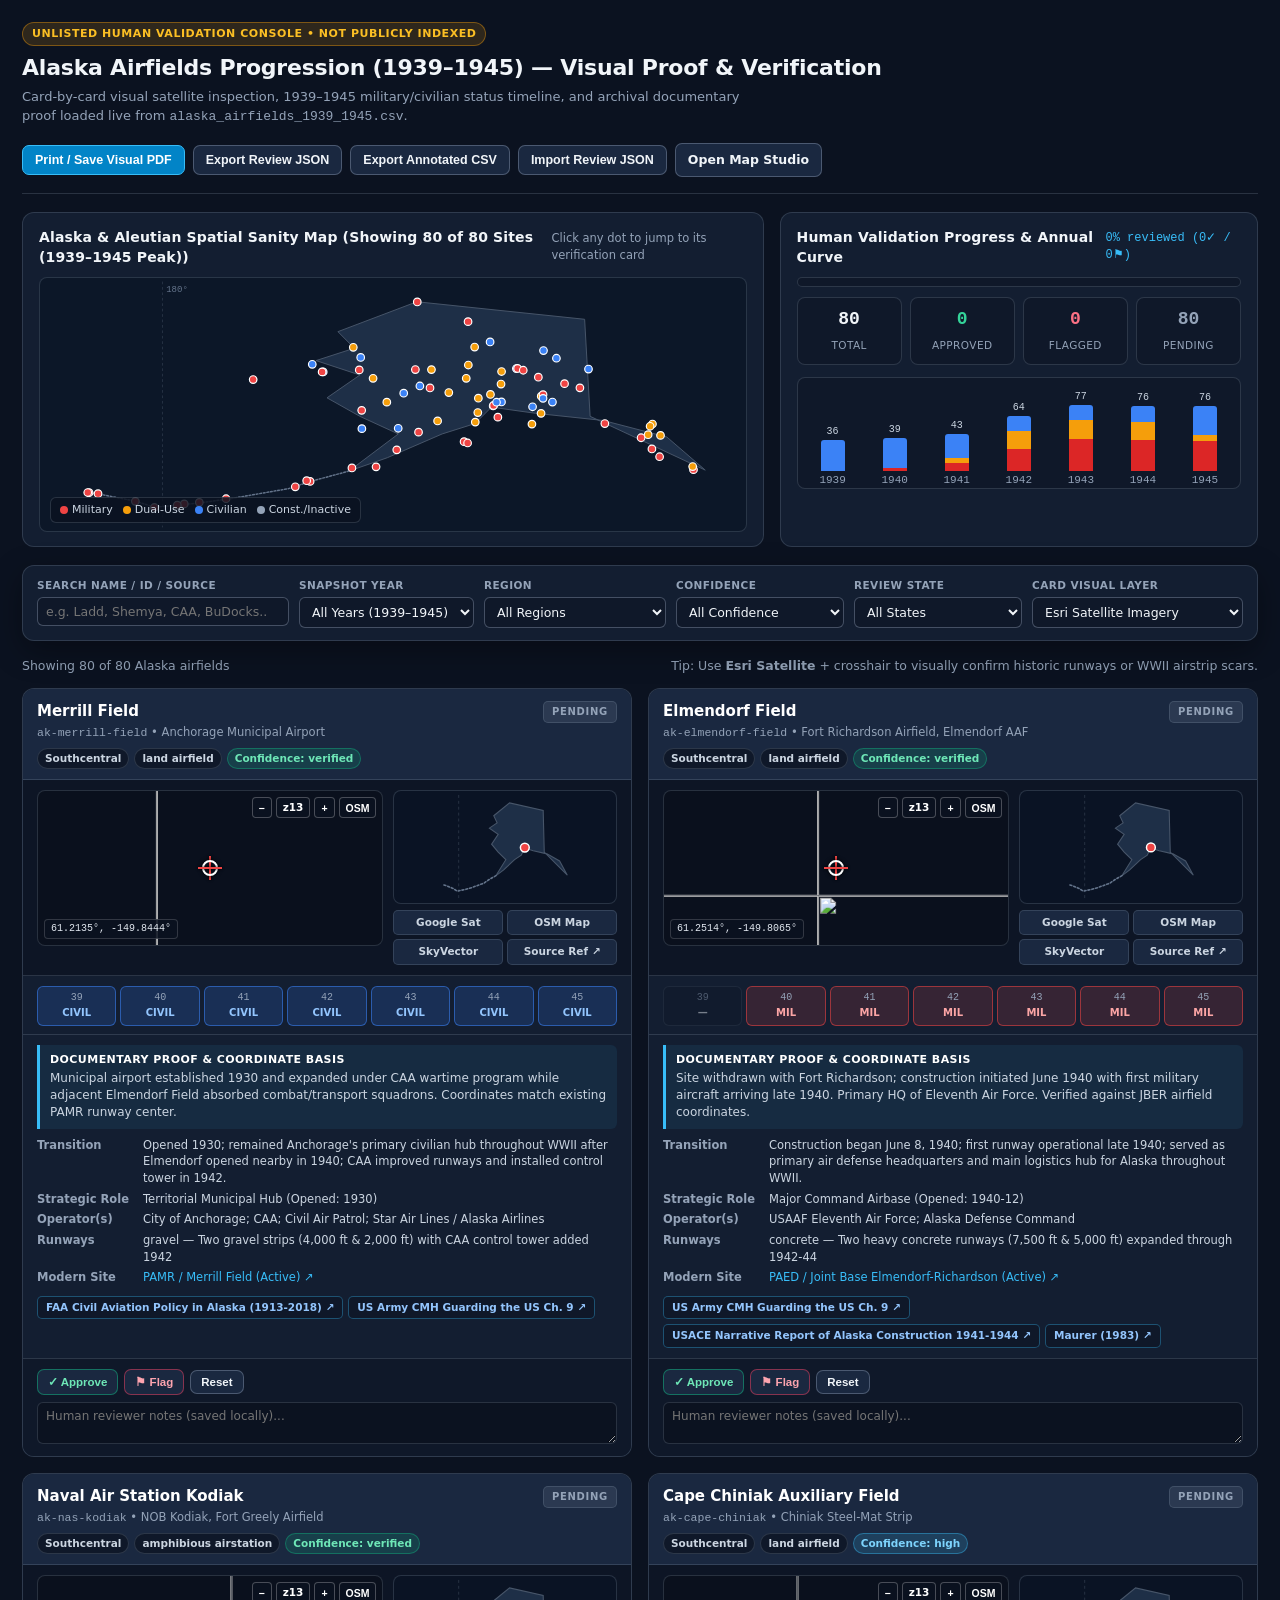
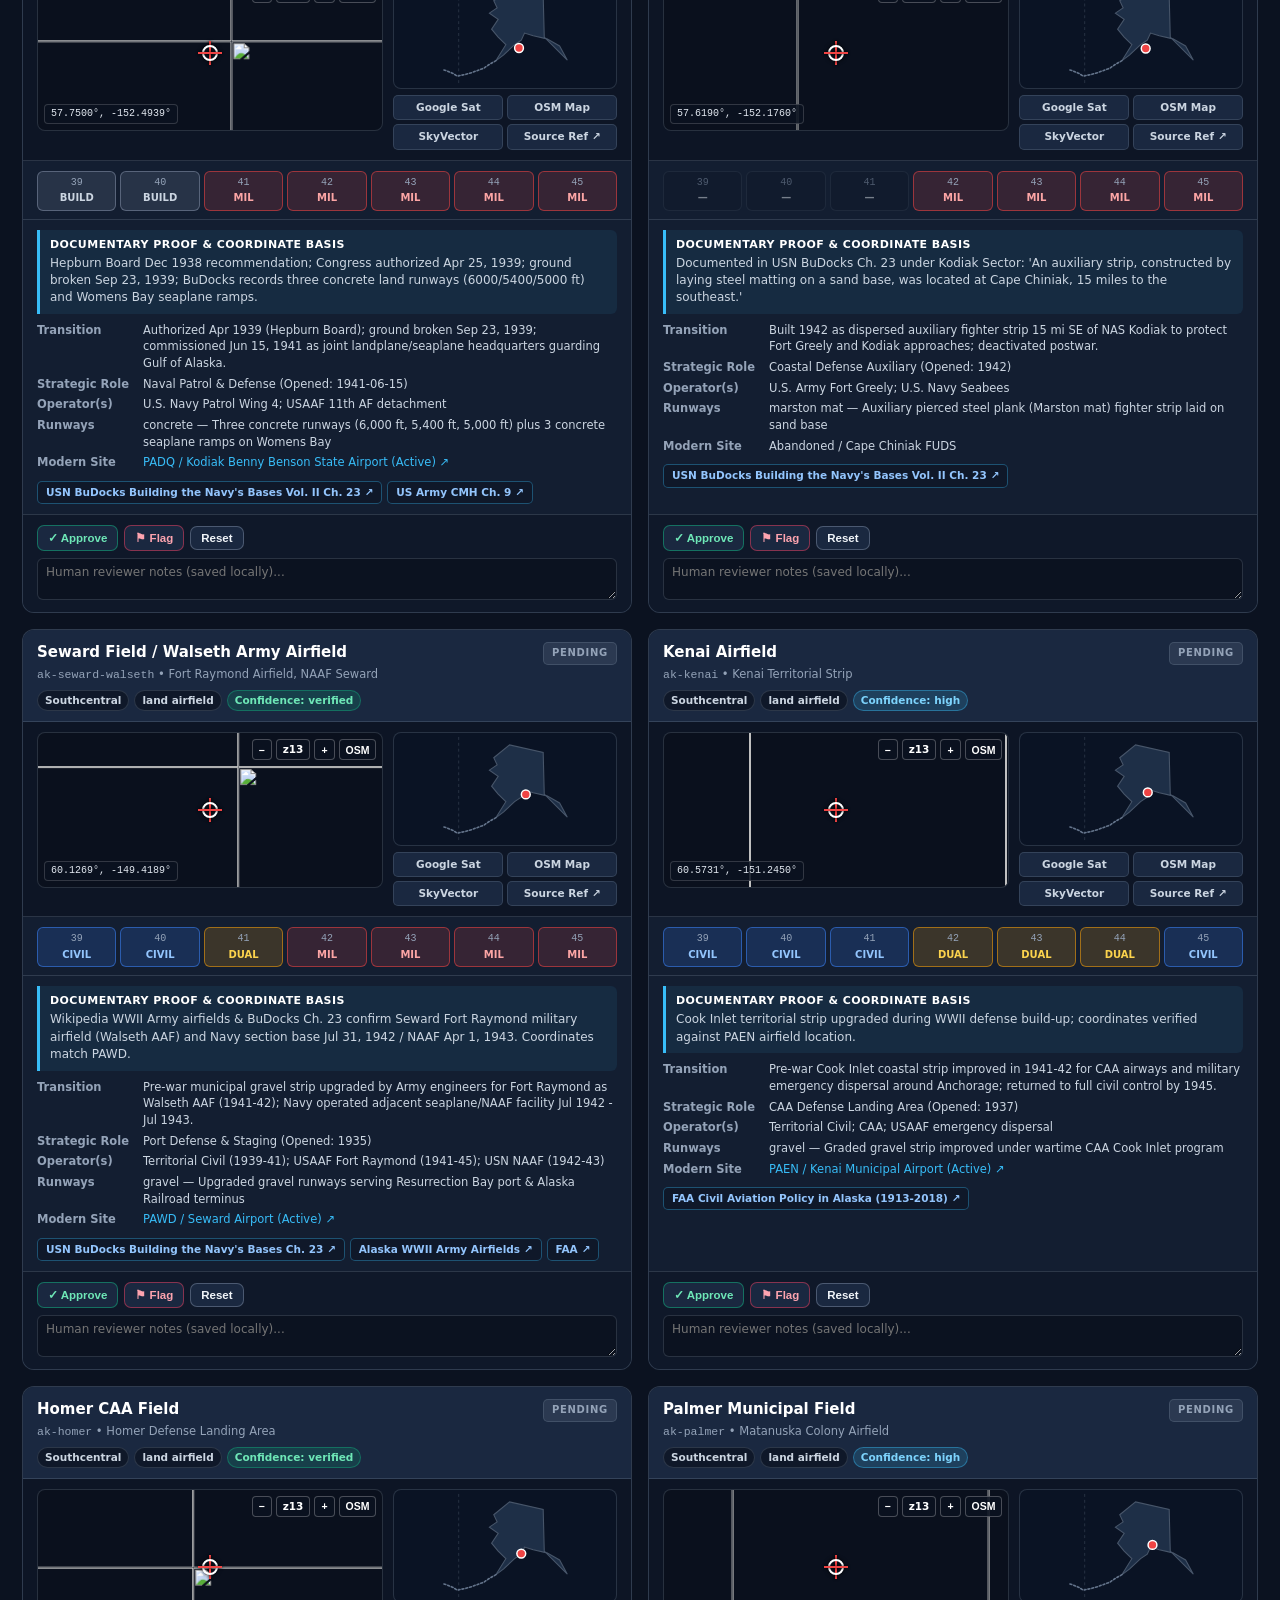
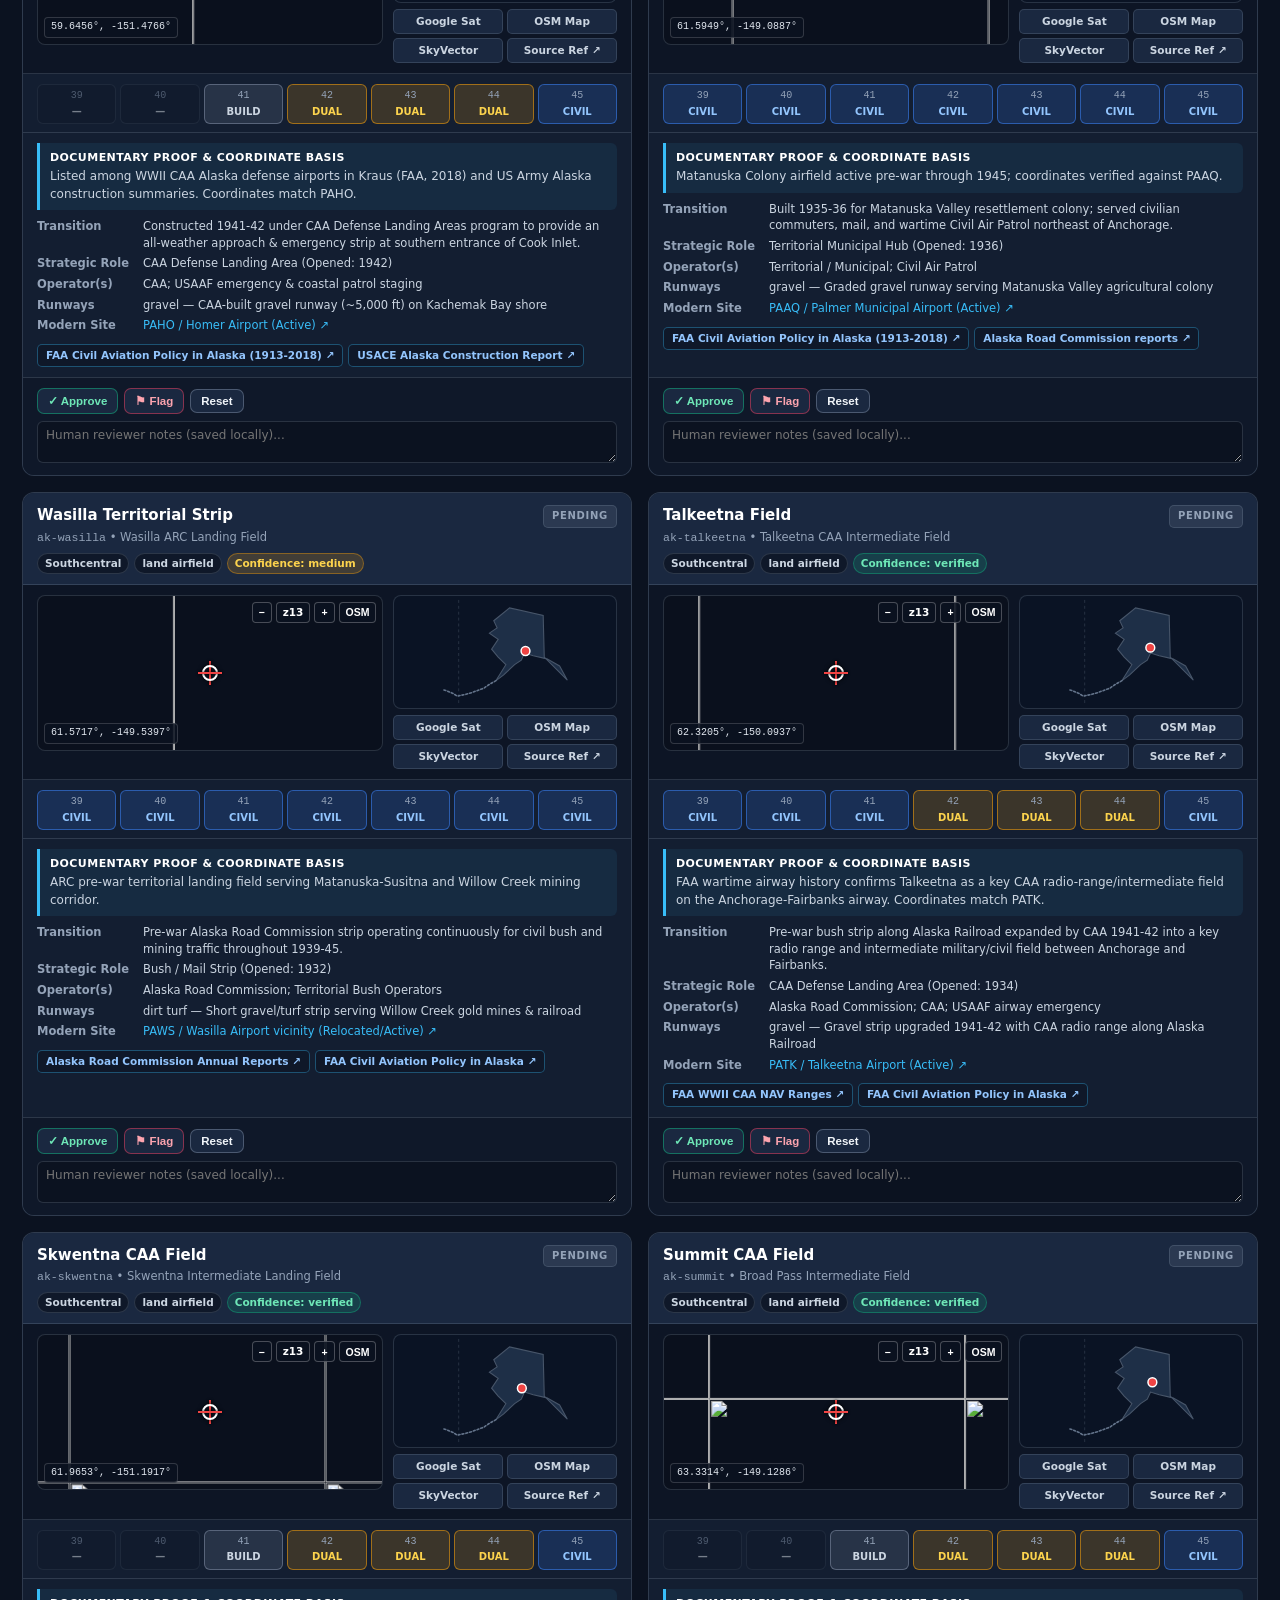
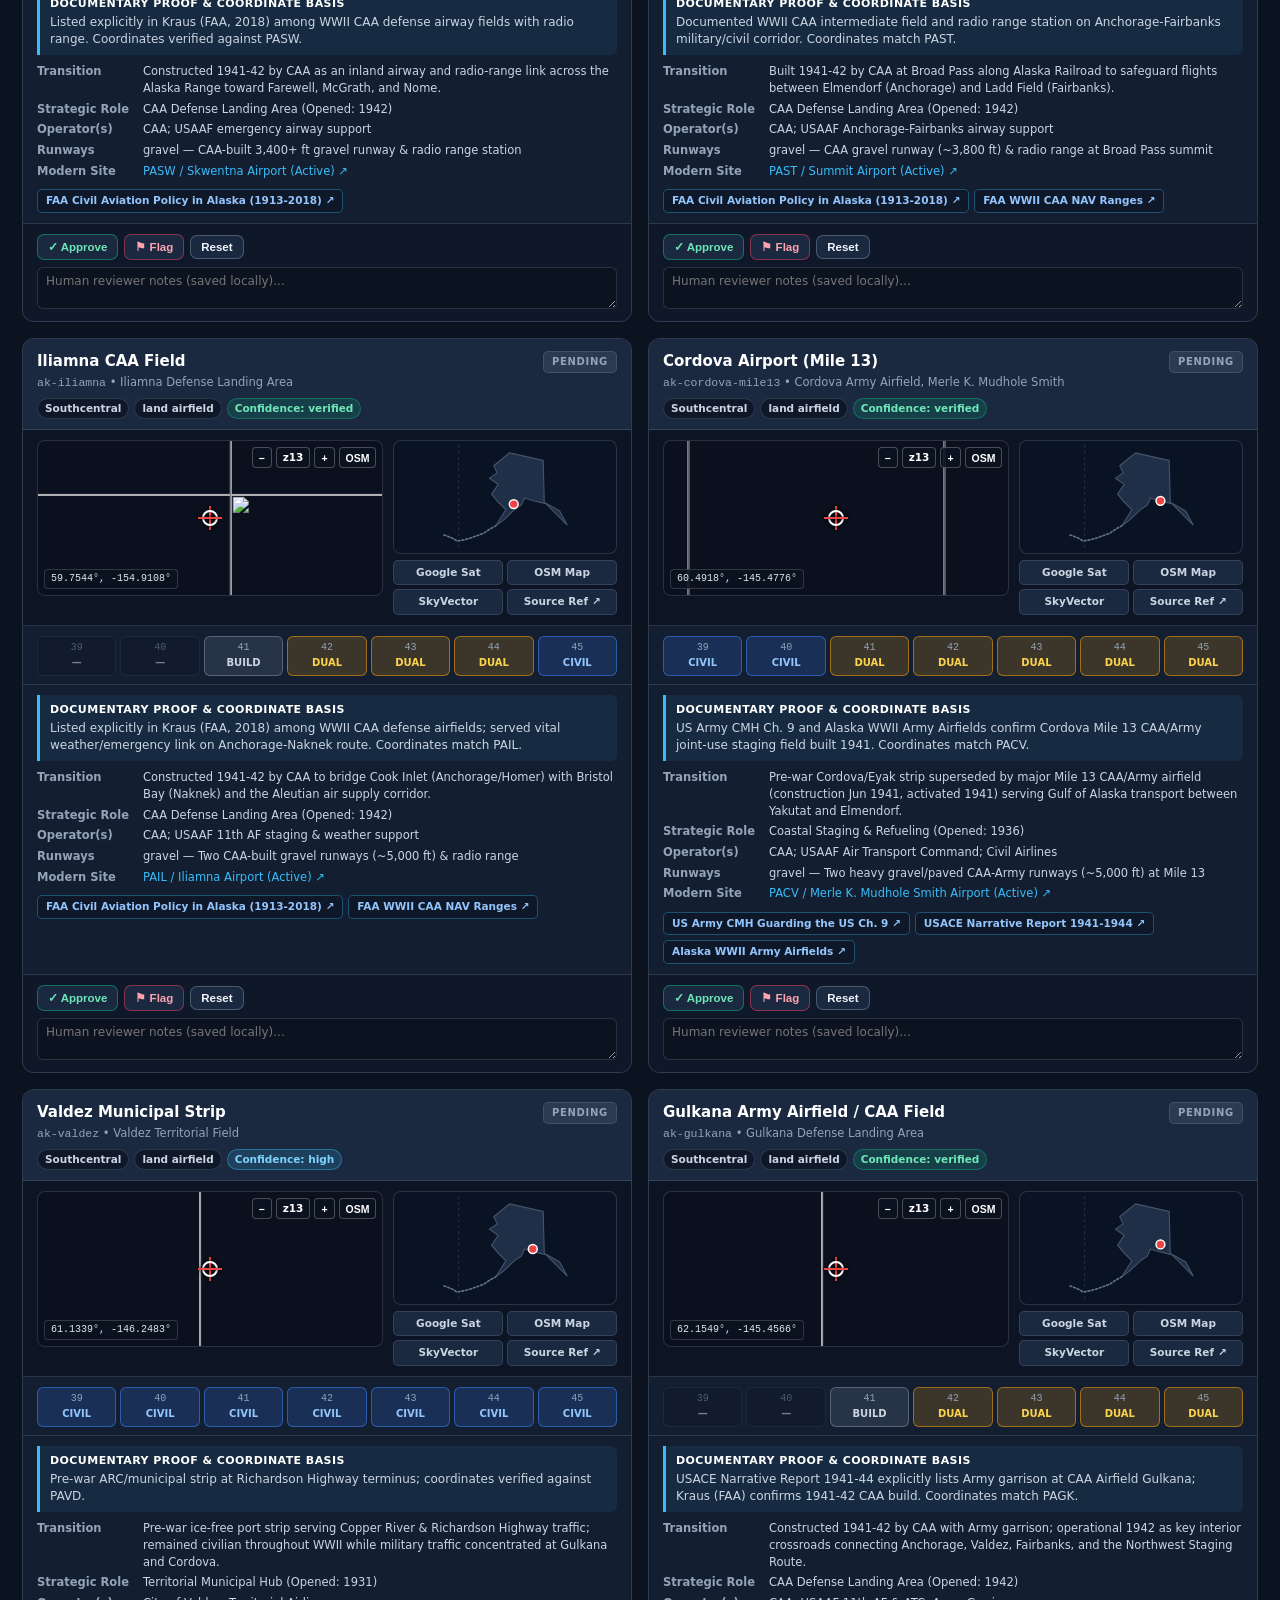
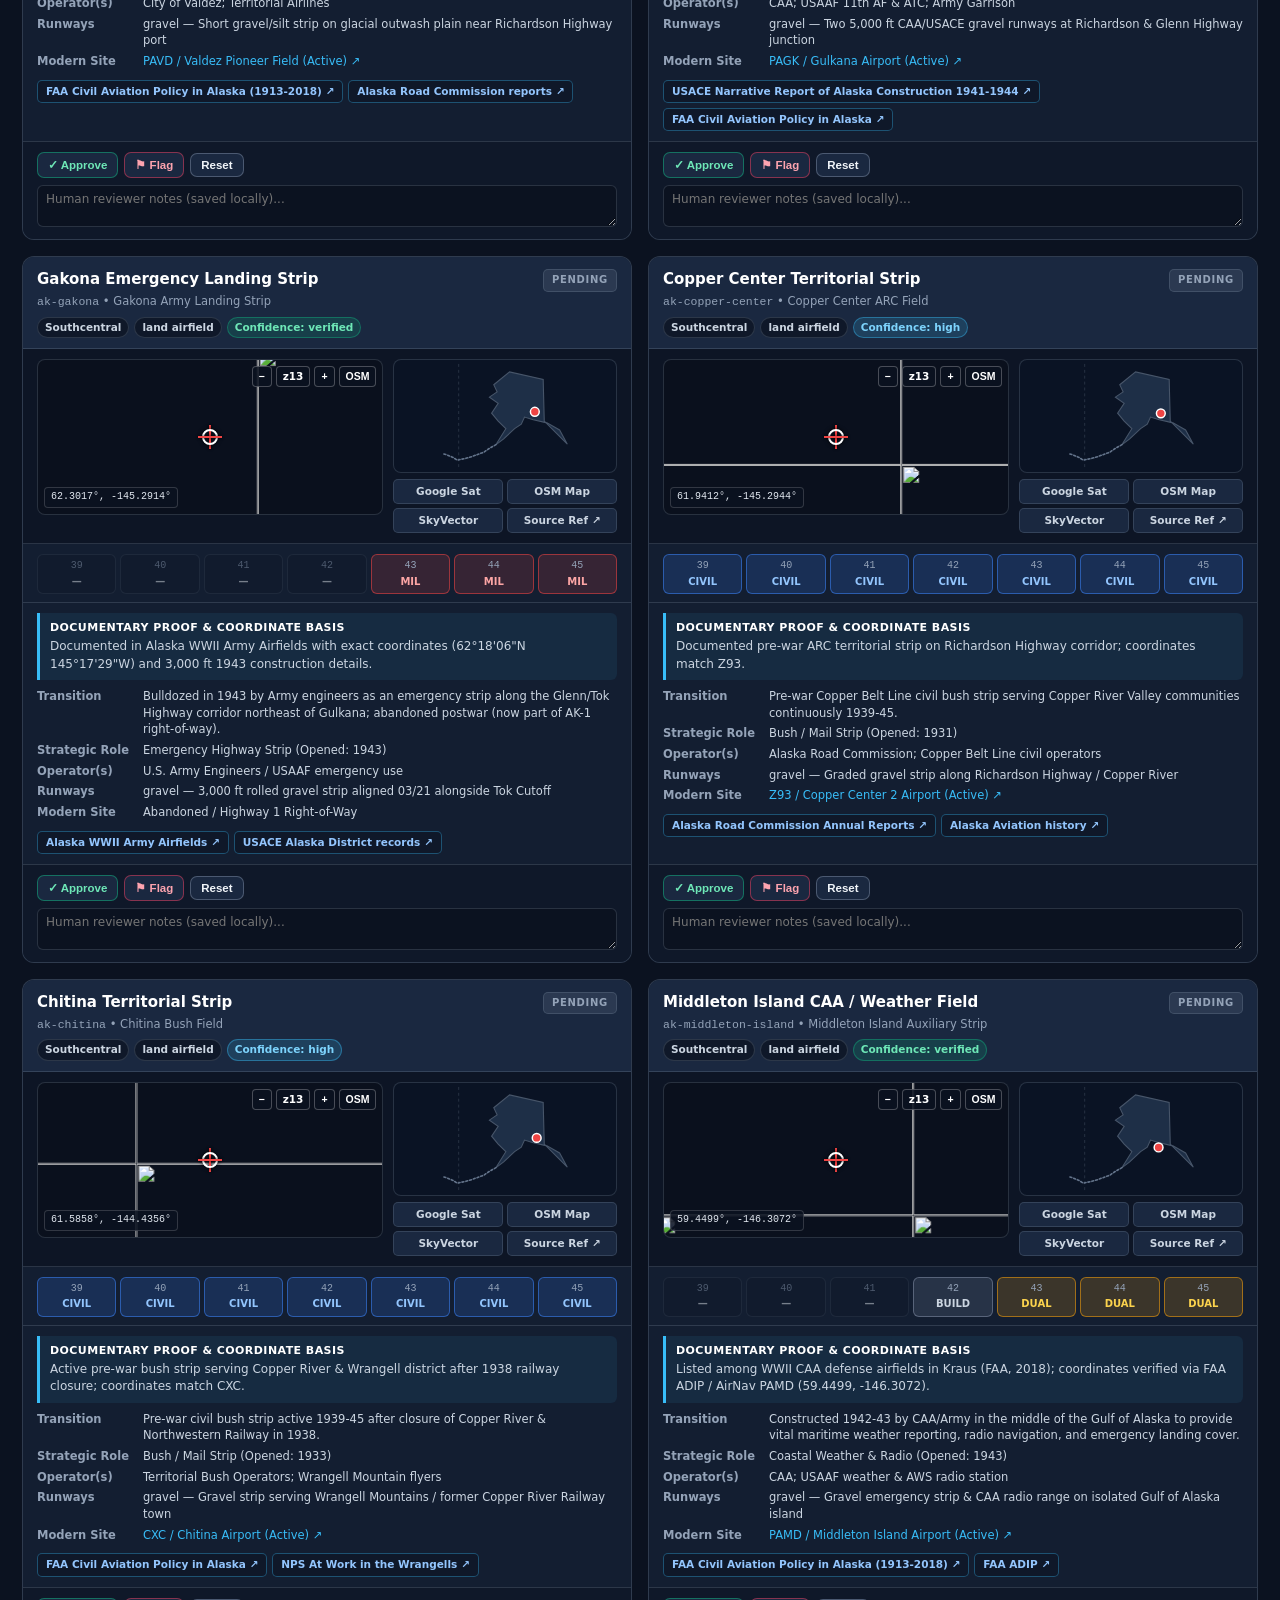
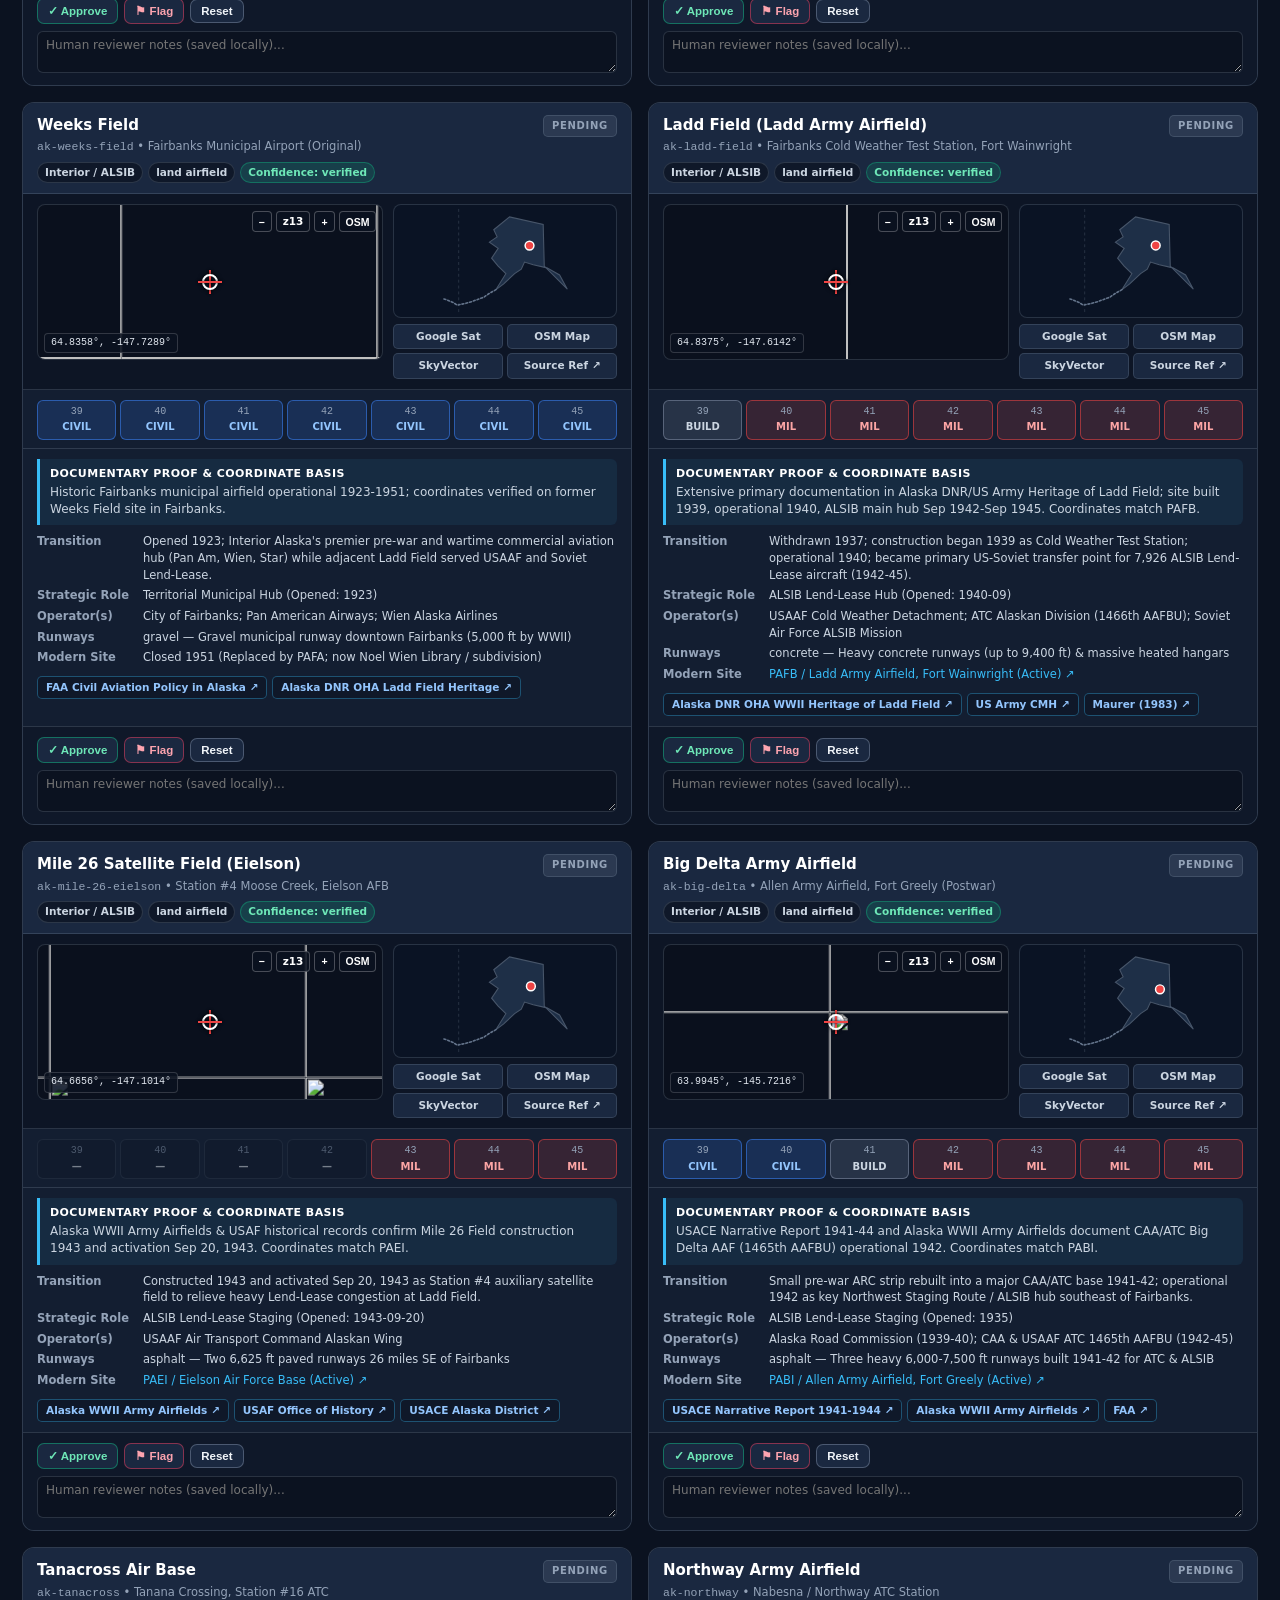
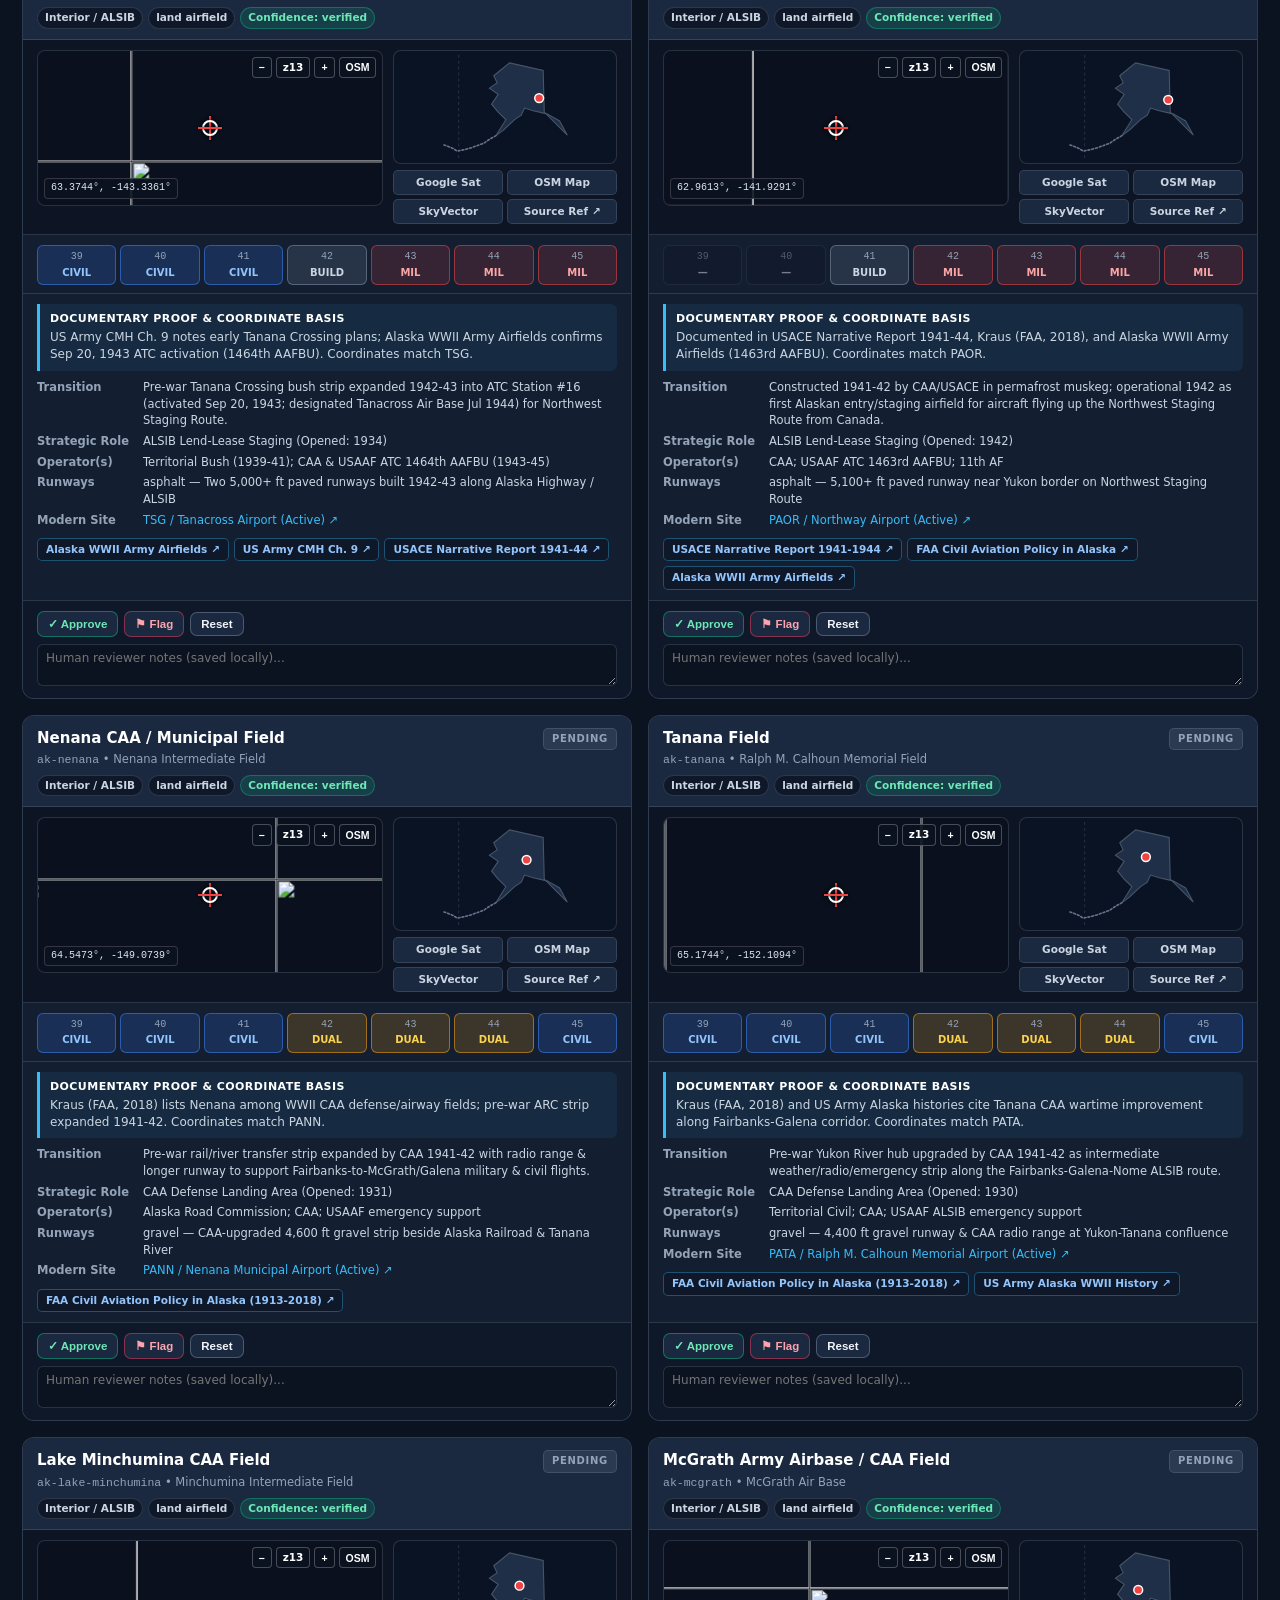
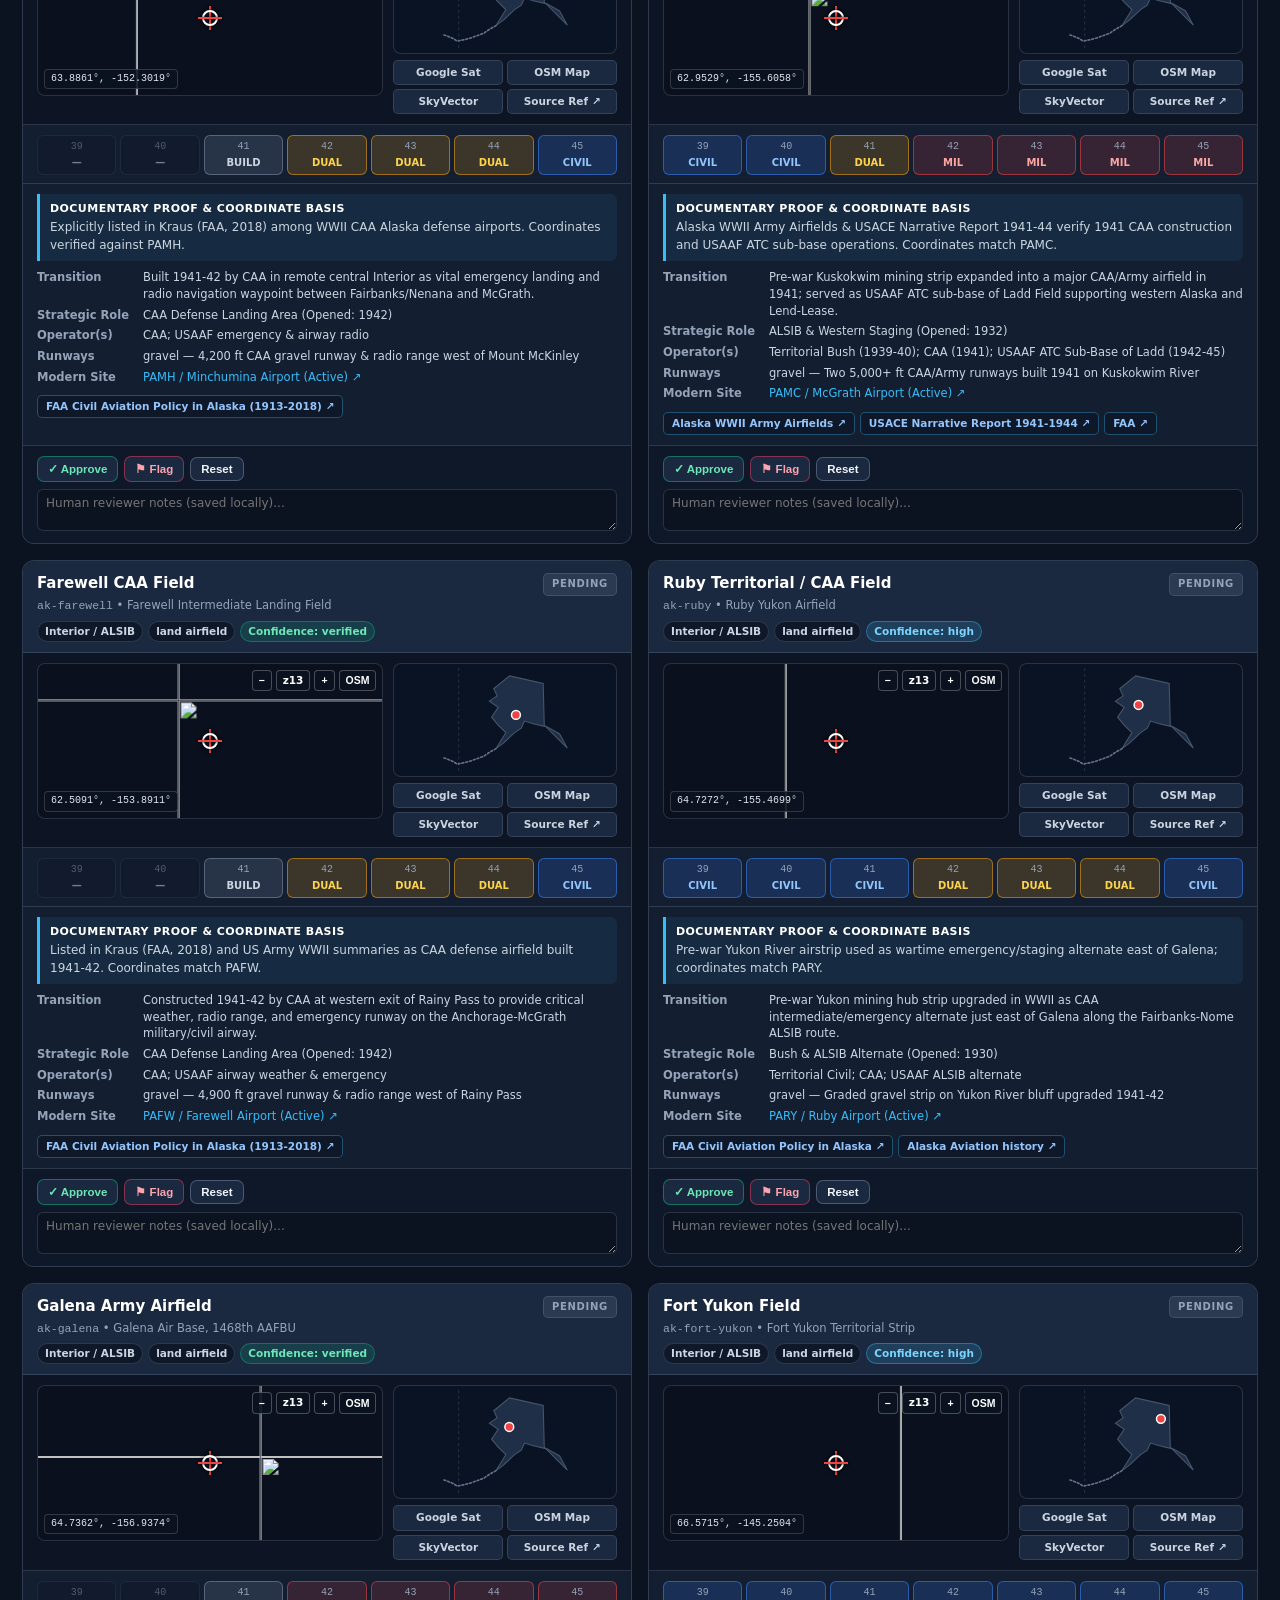
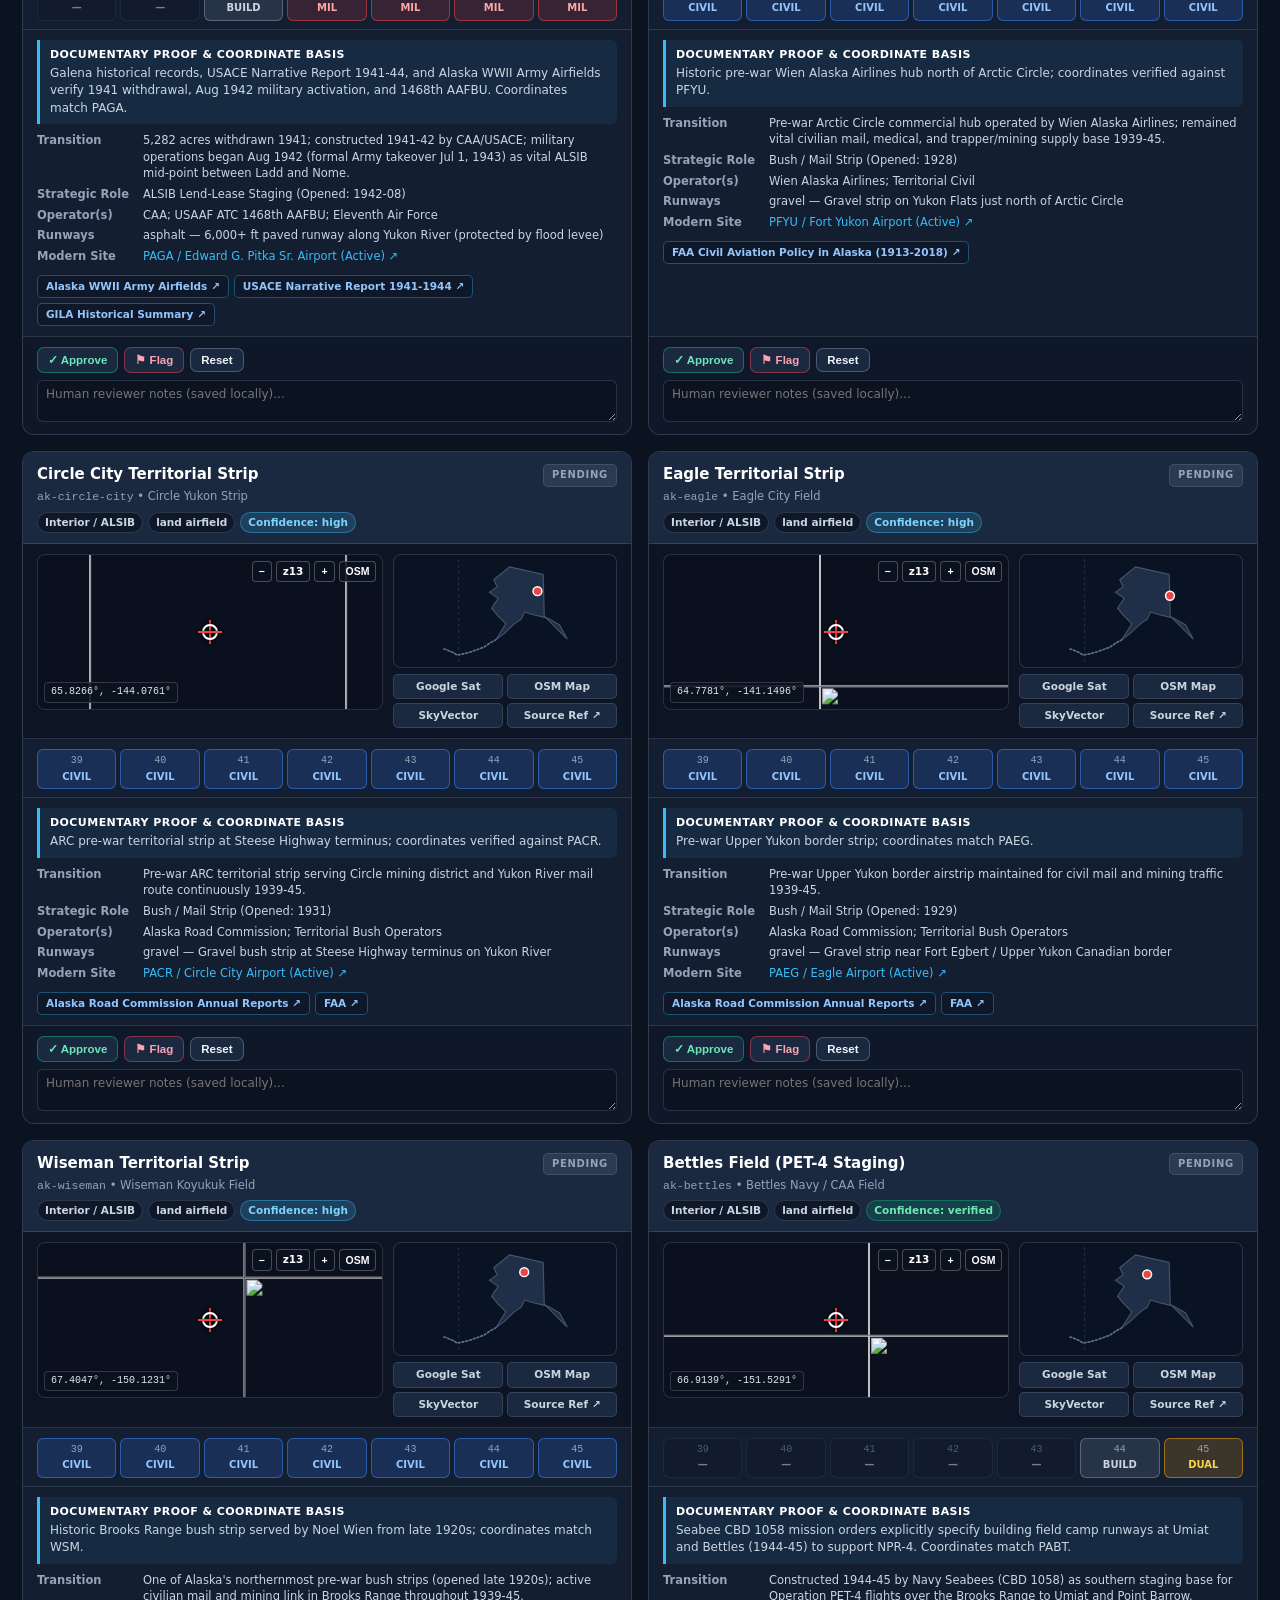
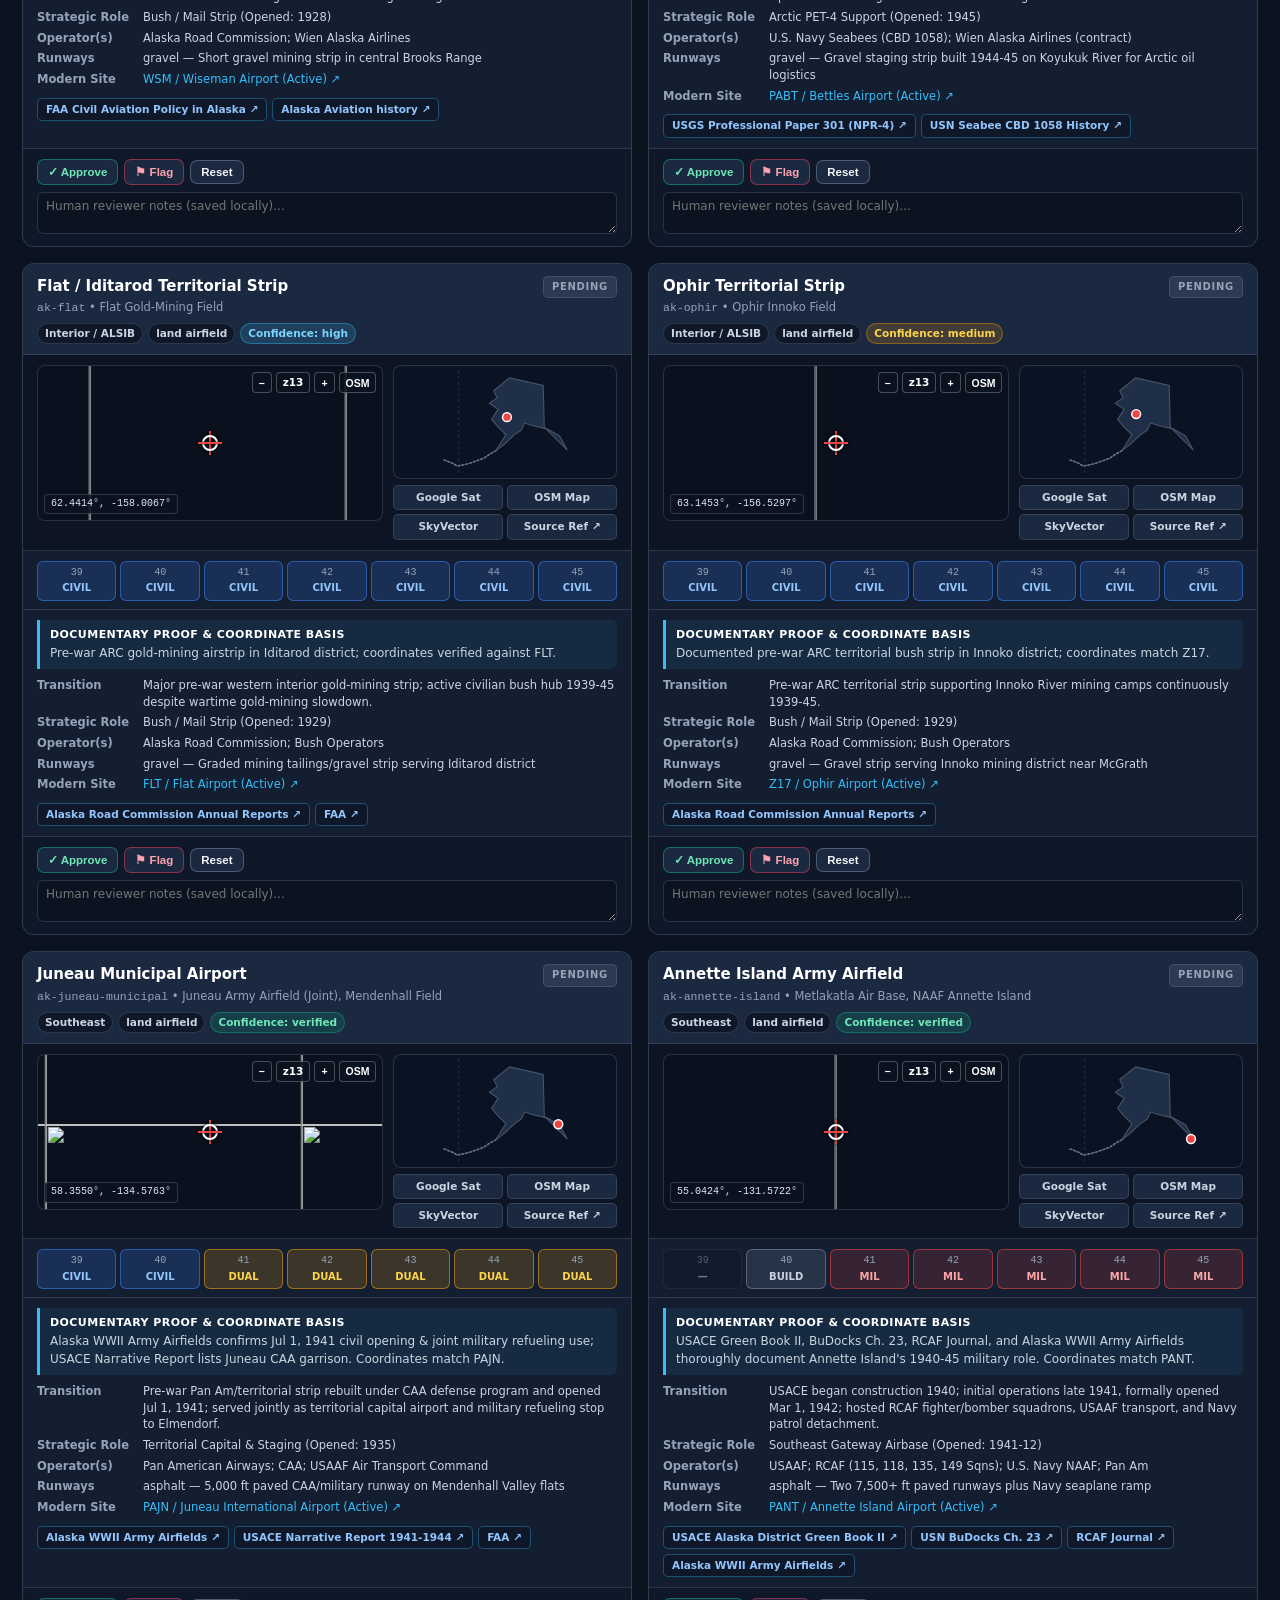
==== commit 2df1487c: "Make all Alaska airfield references and modern airport codes clickable to exact source pages" ====
--- a/site/review/alaska-airfields.html
+++ b/site/review/alaska-airfields.html
@@ -659,12 +659,25 @@
     }
 
     .src-chip {
+      display: inline-flex;
+      align-items: center;
+      gap: 4px;
       font-size: 10.5px;
-      padding: 2px 7px;
+      font-weight: 600;
+      padding: 3px 8px;
       border-radius: 5px;
       background: var(--surface-soft);
-      border: 1px solid var(--border);
-      color: var(--text-muted);
+      border: 1px solid rgba(56, 189, 248, 0.35);
+      color: #93c5fd;
+      text-decoration: none;
+      transition: background 0.14s ease, border-color 0.14s ease, color 0.14s ease;
+    }
+
+    a.src-chip:hover {
+      background: rgba(56, 189, 248, 0.18);
+      border-color: var(--accent);
+      color: #ffffff;
+      text-decoration: none;
     }
 
     /* Human Validation Controls */
@@ -853,7 +866,13 @@
   </div>
 
   <script type="module">
-    import { parseCsv, computeAnnualSeries, normalizeTimelineDataset } from '../js/timeline.js';
+    import {
+      parseCsv,
+      computeAnnualSeries,
+      normalizeTimelineDataset,
+      resolveSourceUrl,
+      extractAirportCode,
+    } from '../js/timeline.js?v=19';
 
     const CSV_URL = '../data/alaska_airfields_1939_1945/alaska_airfields_1939_1945.csv';
     const STORAGE_KEY = 'dusty_alaska_airfields_review_v1';
@@ -1149,8 +1168,22 @@
       }).join('');
 
       const sourcesHtml = rec.primary_sources
-        .map((s) => `<span class="src-chip">${escapeHtml(s)}</span>`)
+        .map((s) => {
+          const href = resolveSourceUrl(s, rec);
+          if (href) {
+            return `<a class="src-chip" href="${escapeHtml(href)}" target="_blank" rel="noopener" title="Open reference: ${escapeHtml(s)}">${escapeHtml(s)} &#8599;</a>`;
+          }
+          return `<span class="src-chip">${escapeHtml(s)}</span>`;
+        })
         .join('');
+
+      const primaryRefHref =
+        (rec.primary_sources[0] && resolveSourceUrl(rec.primary_sources[0], rec)) || rec.source_url || '';
+
+      const airportCode = extractAirportCode(rec.modern_equivalent);
+      const modernSiteHtml = airportCode
+        ? `<a href="https://www.airnav.com/airport/${encodeURIComponent(airportCode)}" target="_blank" rel="noopener" title="Open FAA/AirNav record for ${escapeHtml(airportCode)}">${escapeHtml(rec.modern_equivalent)} &#8599;</a>`
+        : escapeHtml(rec.modern_equivalent);
 
       const gSatUrl = `https://www.google.com/maps/@${rec.latitude},${rec.longitude},14z/data=!3m1!1e3`;
       const osmUrl = `https://www.openstreetmap.org/?mlat=${rec.latitude}&mlon=${rec.longitude}#map=13/${rec.latitude}/${rec.longitude}`;
@@ -1192,7 +1225,7 @@
               <a class="ext-link" href="${gSatUrl}" target="_blank" rel="noopener">Google Sat</a>
               <a class="ext-link" href="${osmUrl}" target="_blank" rel="noopener">OSM Map</a>
               <a class="ext-link" href="${skyUrl}" target="_blank" rel="noopener">SkyVector</a>
-              ${rec.source_url ? `<a class="ext-link" href="${escapeHtml(rec.source_url)}" target="_blank" rel="noopener">Source Ref</a>` : '<span class="ext-link">Archival</span>'}
+              ${primaryRefHref ? `<a class="ext-link" href="${escapeHtml(primaryRefHref)}" target="_blank" rel="noopener">Source Ref &#8599;</a>` : '<span class="ext-link">Archival</span>'}
             </div>
           </div>
         </div>
@@ -1209,7 +1242,7 @@
             <div class="meta-k">Strategic Role</div><div class="meta-v">${escapeHtml(rec.strategic_role)} (Opened: ${escapeHtml(rec.opened_date || 'Pre-1939')})</div>
             <div class="meta-k">Operator(s)</div><div class="meta-v">${escapeHtml(rec.operator_1939_1945)}</div>
             <div class="meta-k">Runways</div><div class="meta-v">${escapeHtml(rec.surface_wartime.replace(/_/g, ' '))} — ${escapeHtml(rec.runway_specs)}</div>
-            <div class="meta-k">Modern Site</div><div class="meta-v">${escapeHtml(rec.modern_equivalent)}</div>
+            <div class="meta-k">Modern Site</div><div class="meta-v">${modernSiteHtml}</div>
           </div>
           <div class="sources-row">${sourcesHtml}</div>
         </div>
